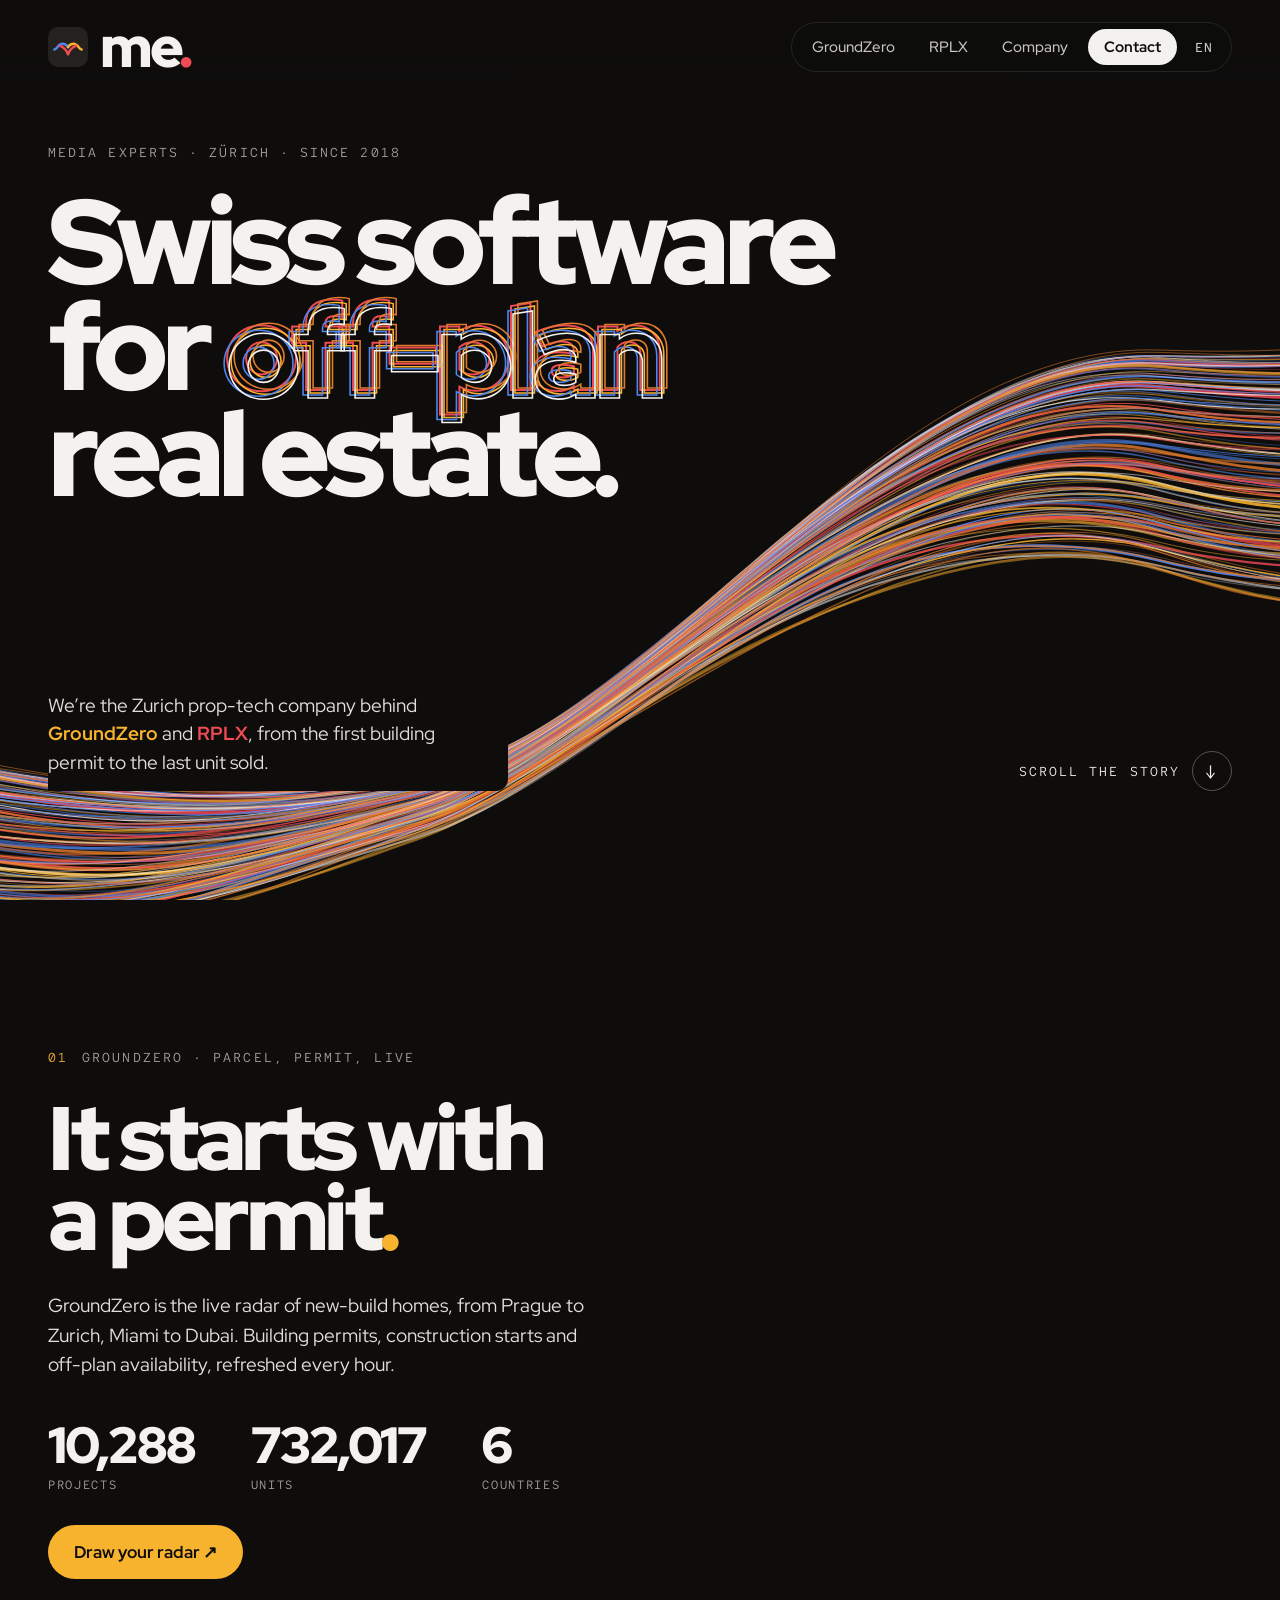
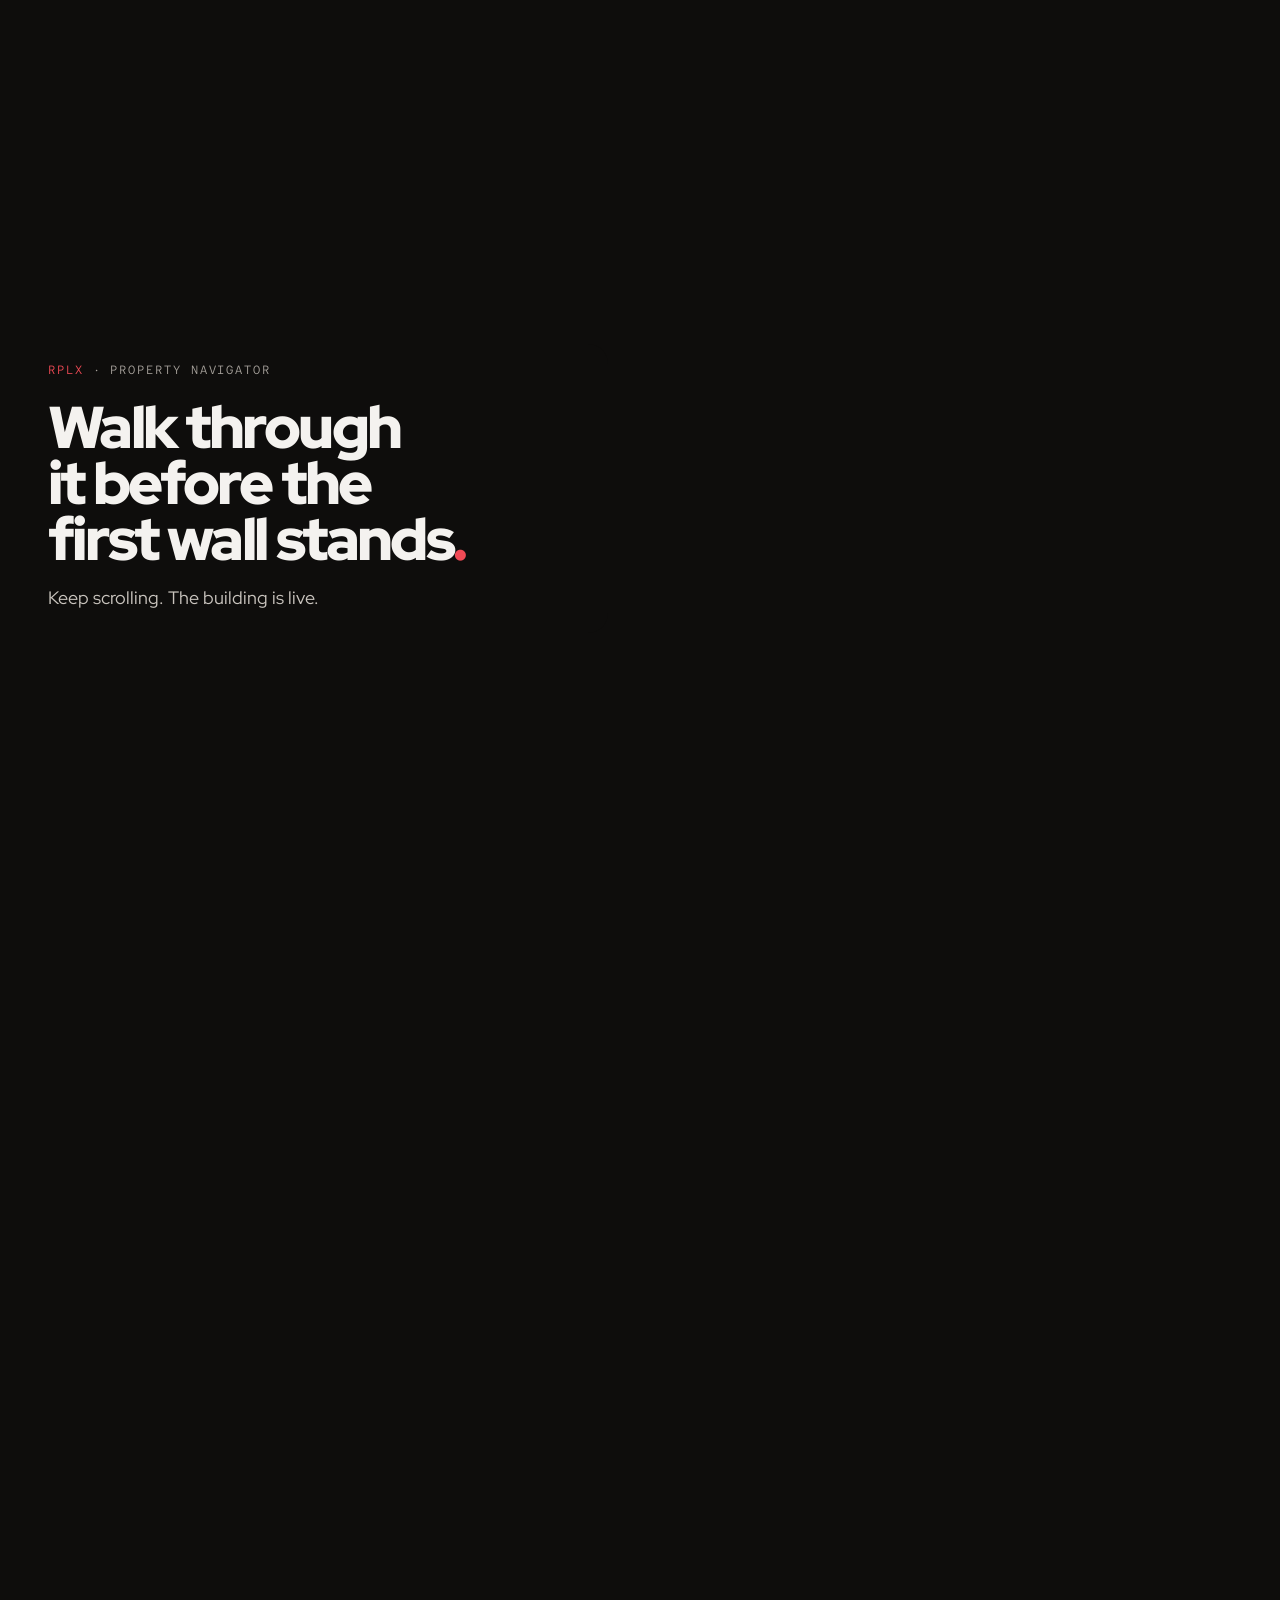
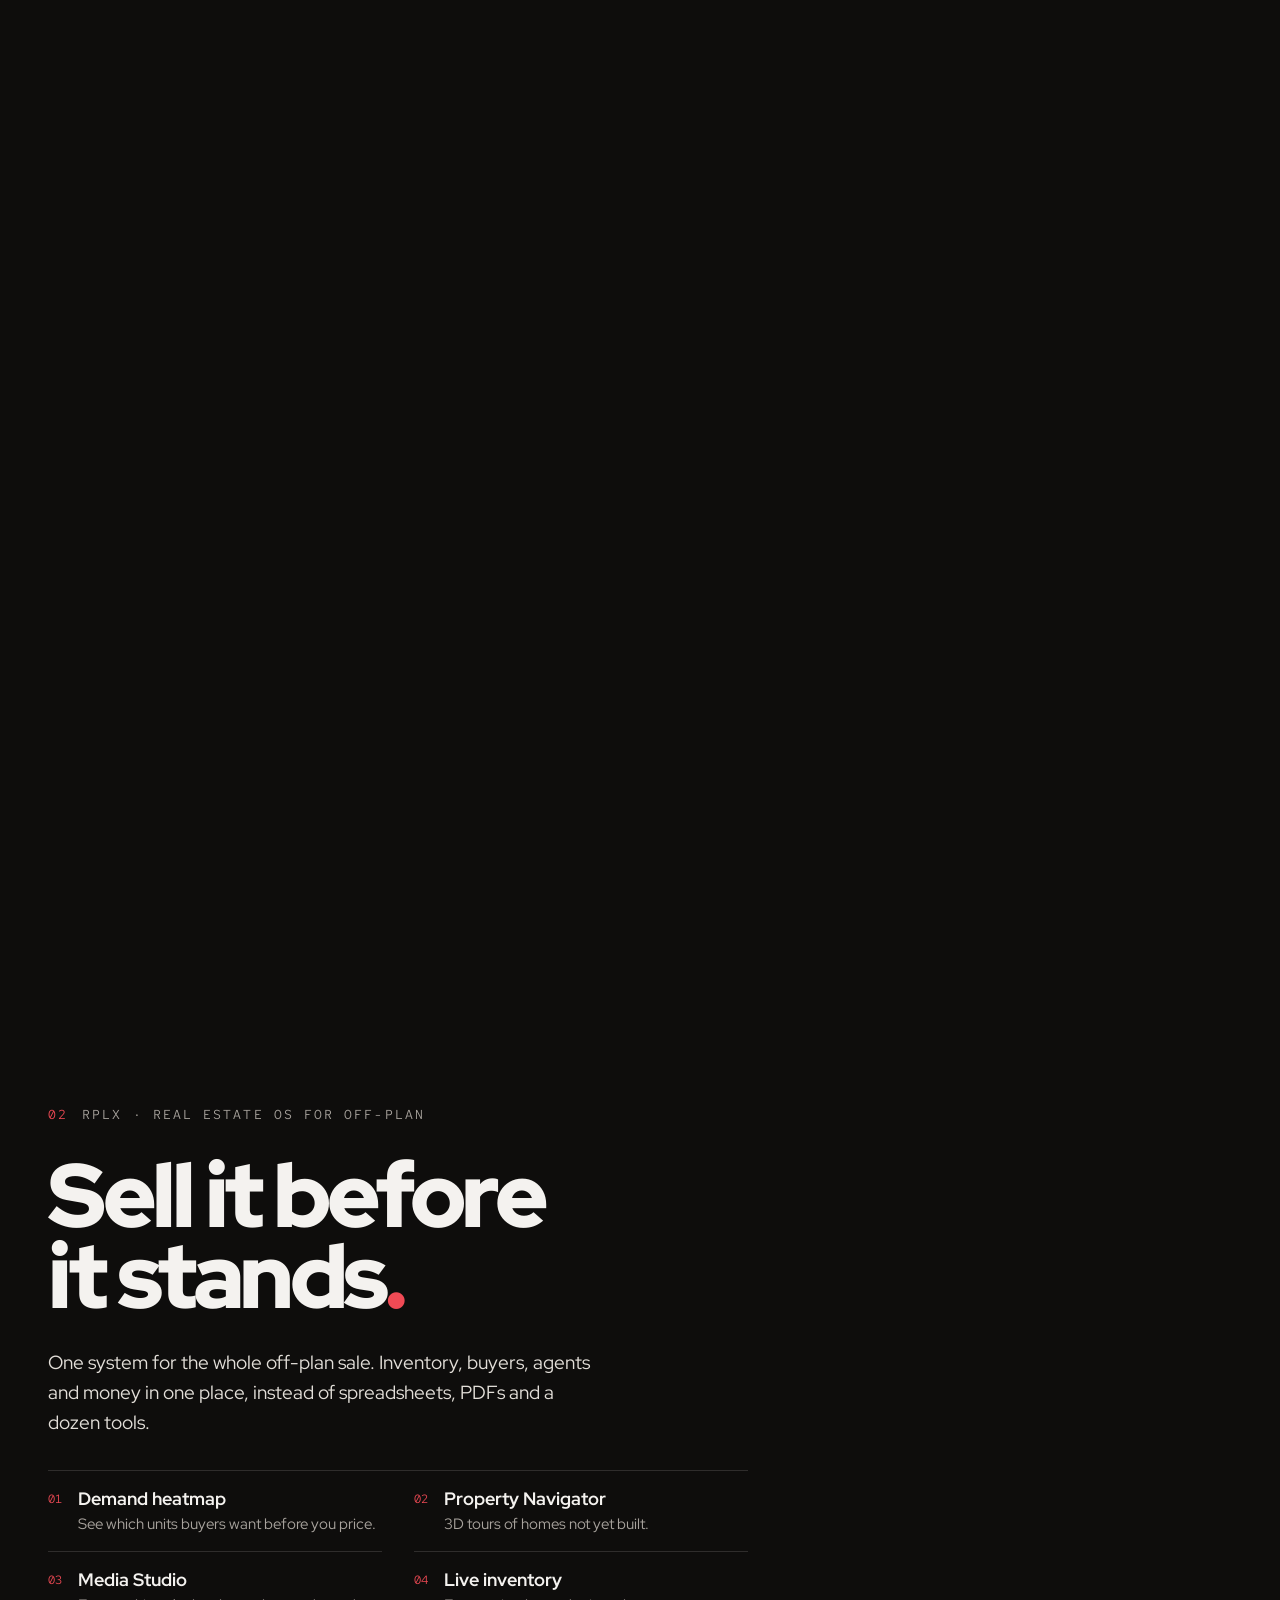
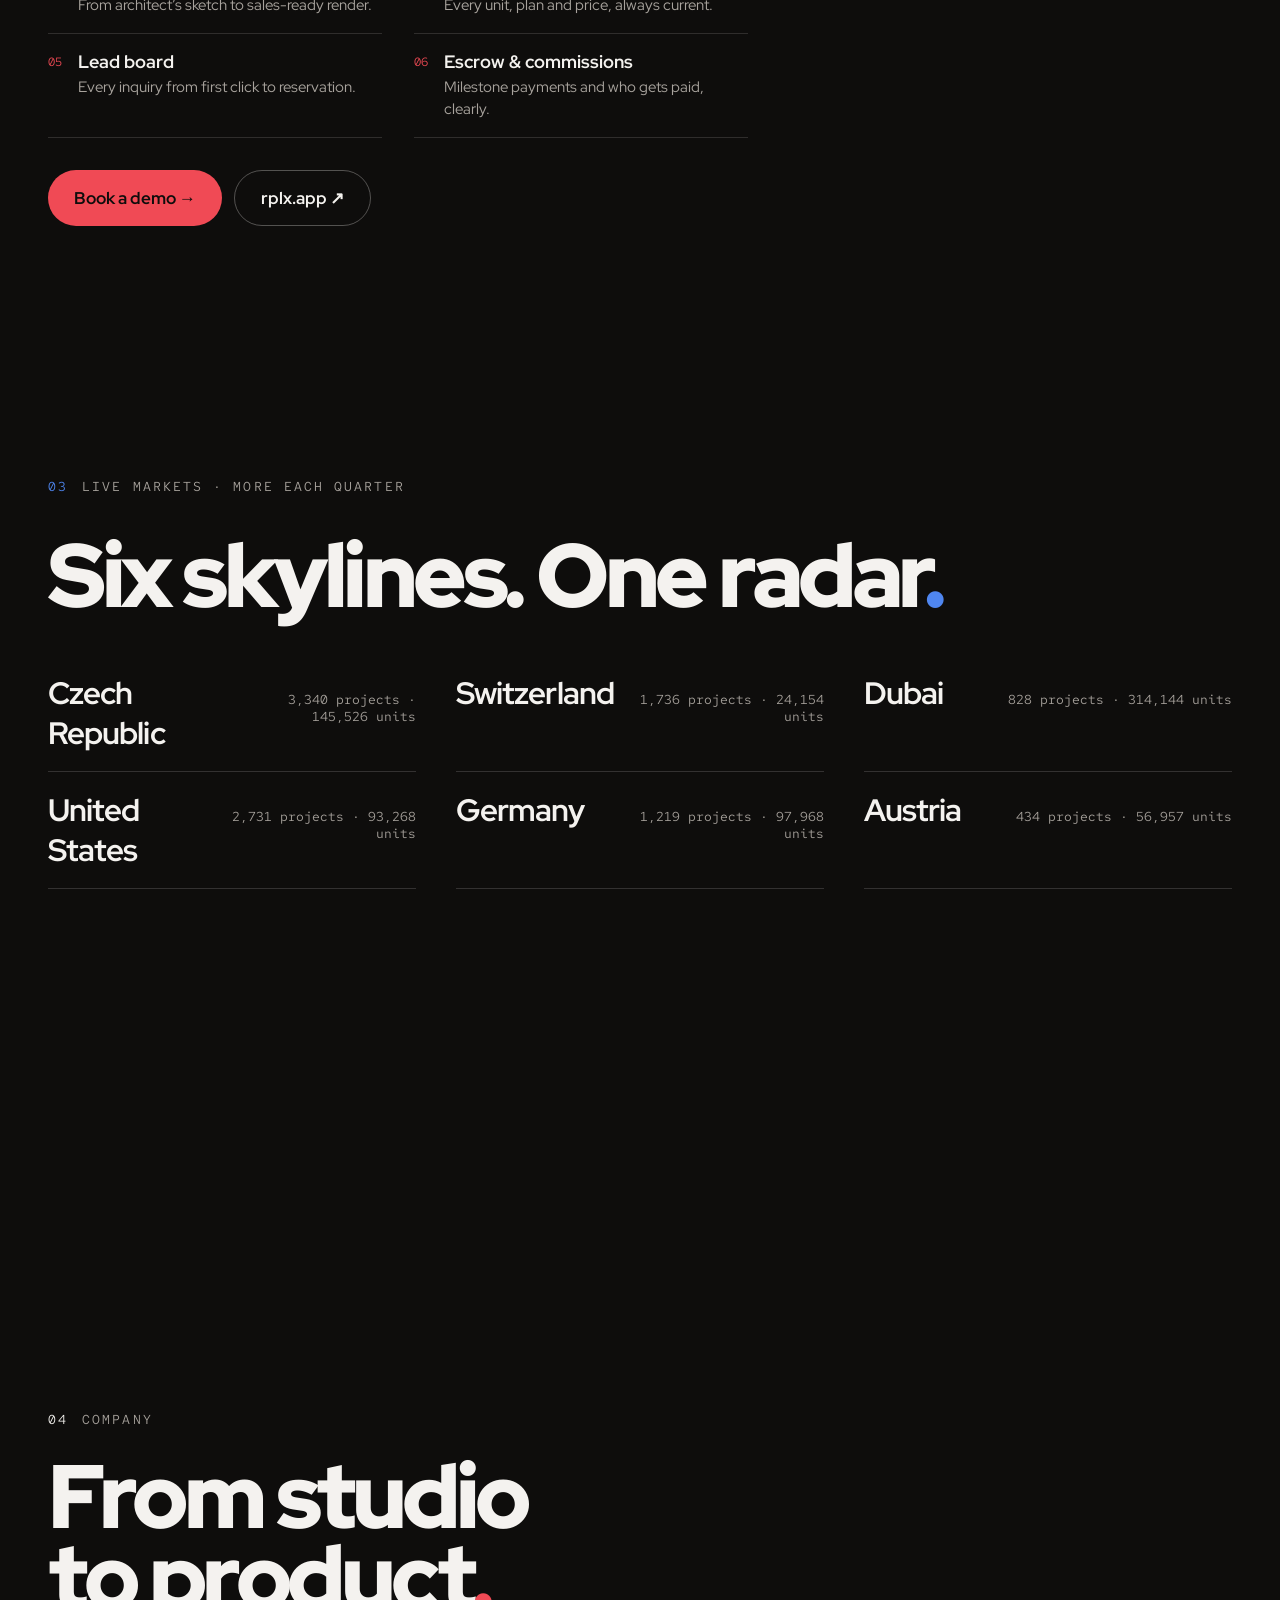
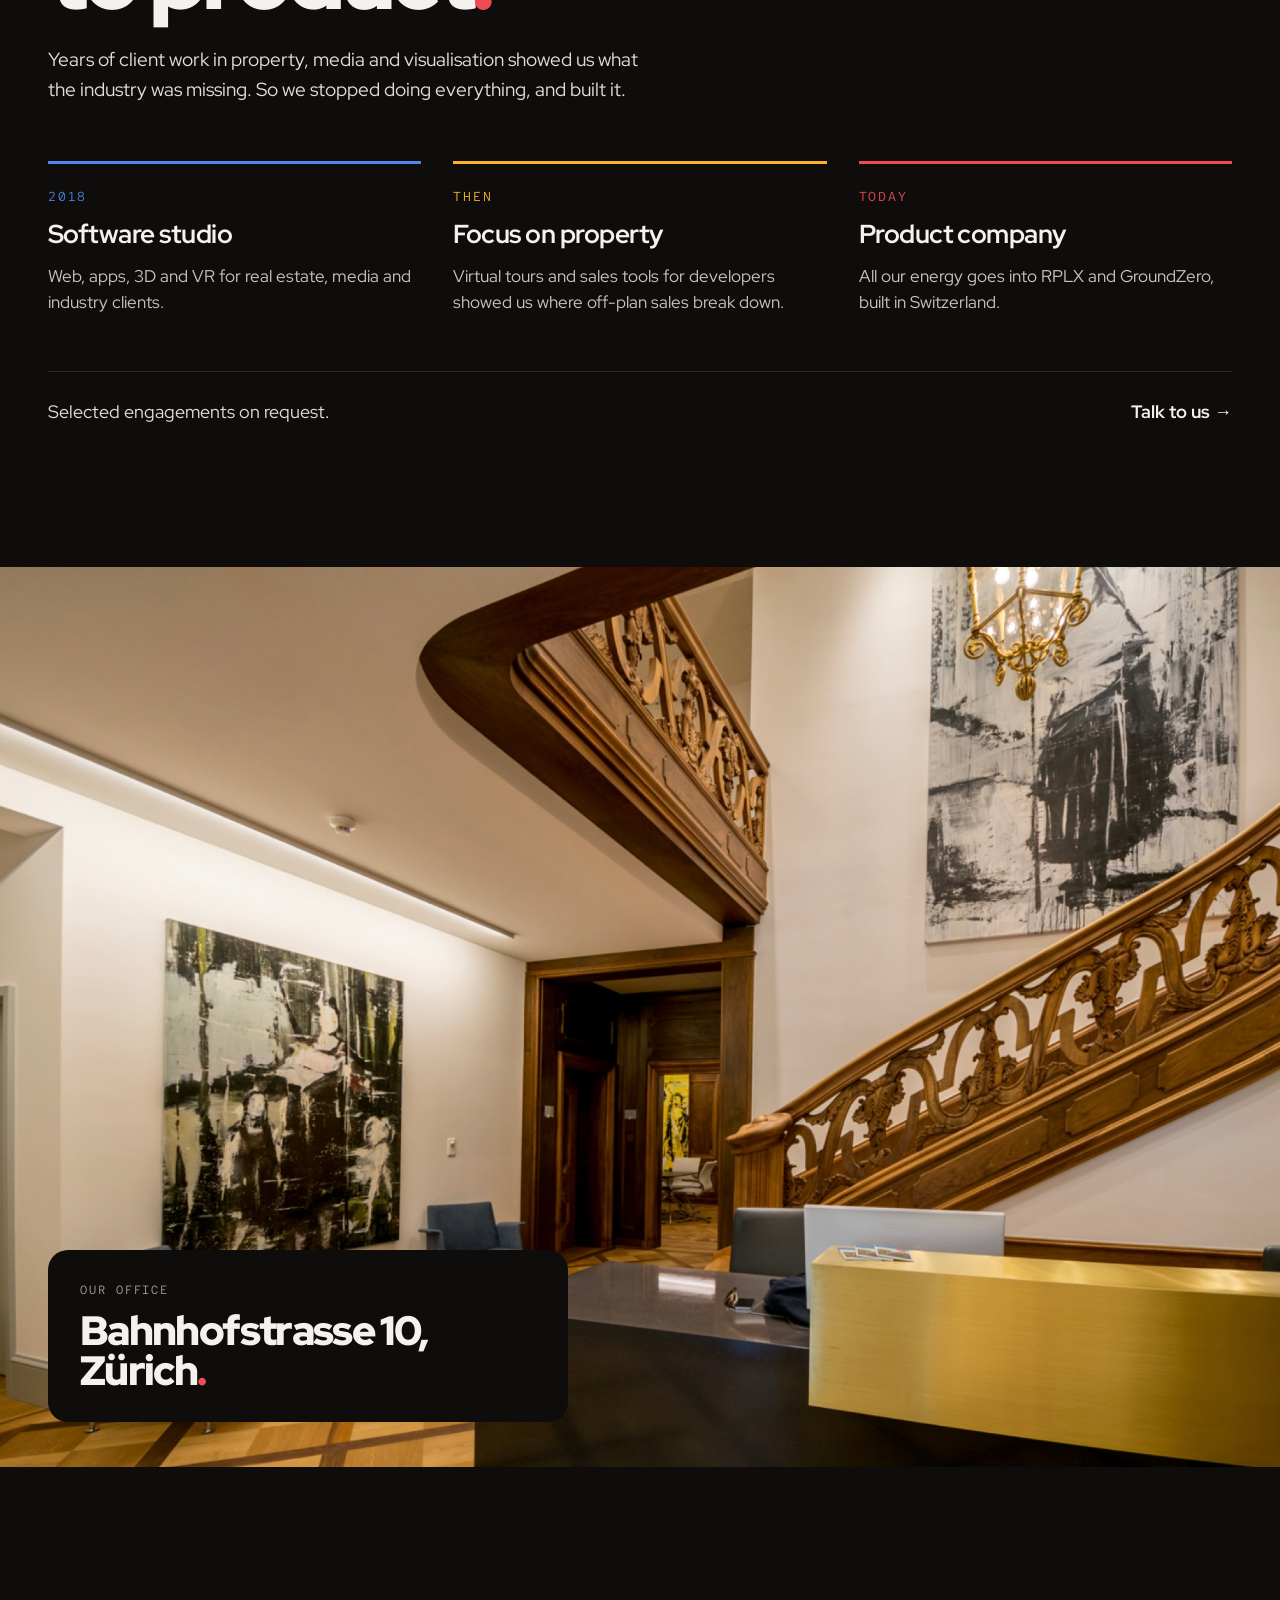
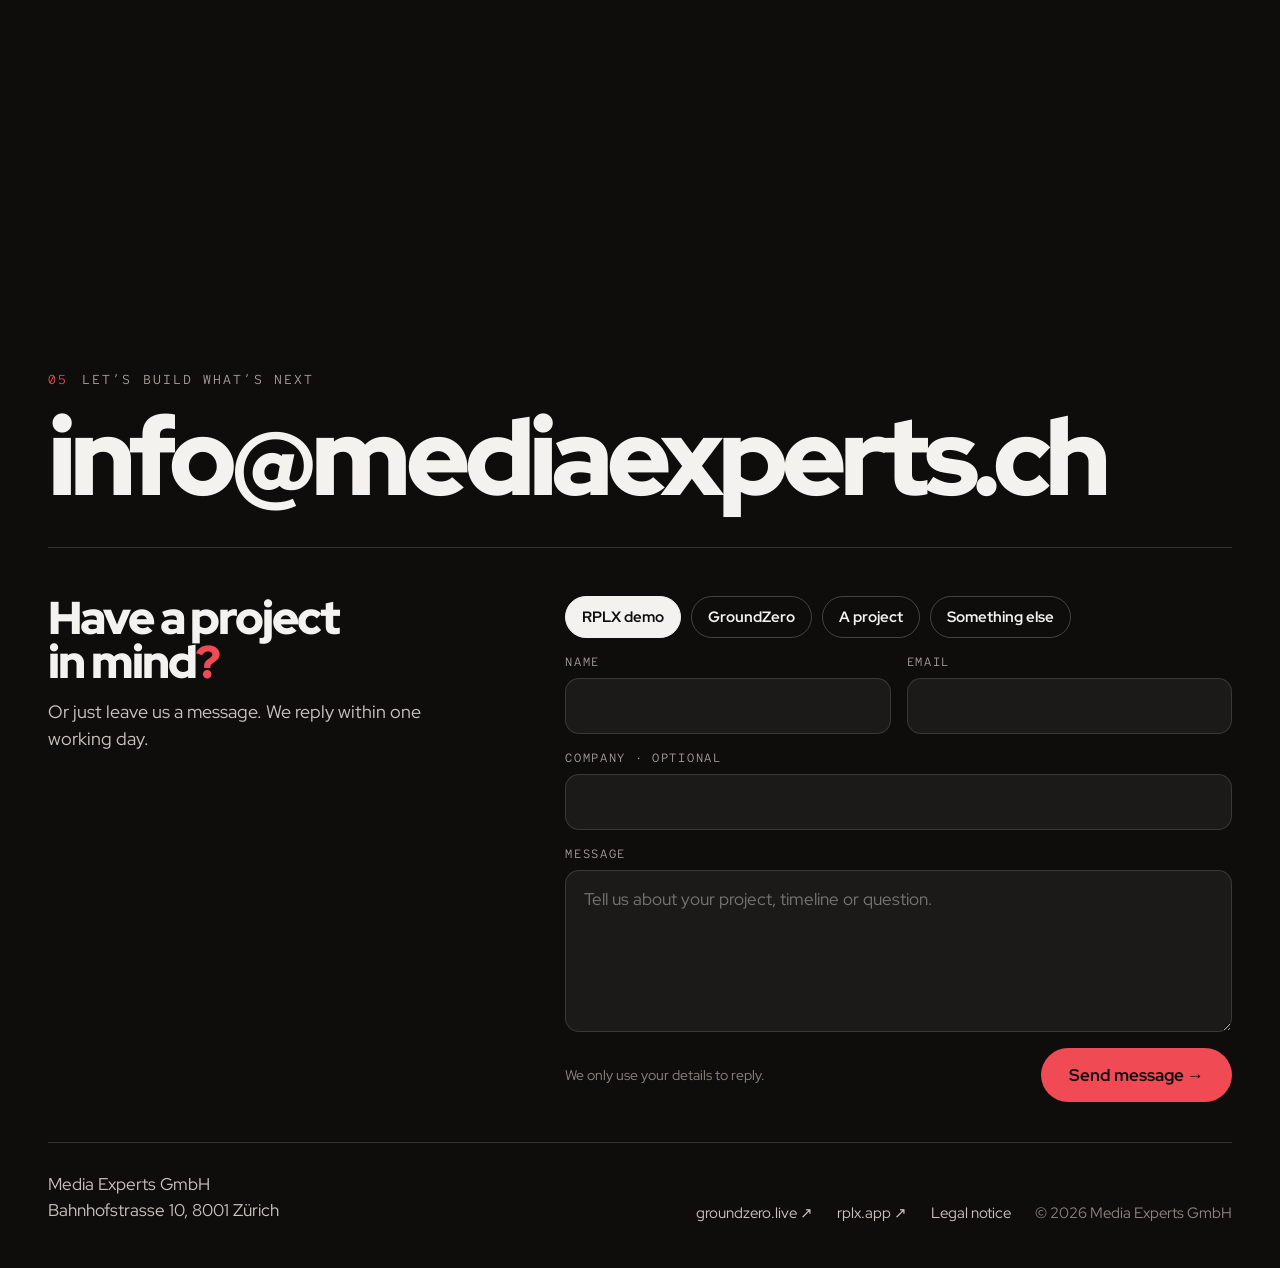
==== index.html @ 8747ef26 "Make the repo root the website root Clone straight into the hosting's site folder. .htaccess blocks " ====
<!doctype html>
<html lang="en">
<head>
<meta charset="utf-8">
<meta name="viewport" content="width=device-width, initial-scale=1">
<meta name="description" content="Media Experts GmbH is the Zurich prop-tech company behind GroundZero and RPLX, from the first building permit to the last unit sold.">
<meta name="theme-color" content="#0E0D0C">
<link rel="alternate" hreflang="en" href="https://mediaexperts.ch/">
<link rel="alternate" hreflang="de" href="https://mediaexperts.ch/de/">
<link rel="alternate" hreflang="fr" href="https://mediaexperts.ch/fr/">
<link rel="alternate" hreflang="it" href="https://mediaexperts.ch/it/">
<link rel="icon" href="assets/favicon.svg" type="image/svg+xml">
<title>Media Experts — Swiss software for off-plan real estate</title>
<link rel="preconnect" href="https://fonts.googleapis.com">
<link href="https://fonts.googleapis.com/css2?family=Red+Hat+Display:wght@400;500;700;900&family=Red+Hat+Mono:wght@400;500&display=swap" rel="stylesheet">
<style>
html{scroll-behavior:smooth}
body{margin:0;background:#0E0D0C;color:#F4F2EF;font-family:'Red Hat Display',sans-serif;-webkit-font-smoothing:antialiased}
a{color:inherit;text-decoration:none}a:hover{color:#F04A55}
*{box-sizing:border-box}

.x1:hover{color:#F4F2EF !important}
.x2:hover{color:#F4F2EF !important}
.x3:hover{color:#F4F2EF !important}
.x4:hover{background:#F04A55 !important;color:#0E0D0C !important}
.x5:hover{background:#F4F2EF !important;color:#0E0D0C !important}
.x6:hover{background:rgba(240,74,85,.35) !important;border-color:#F04A55 !important}
.x7:hover{background:rgba(240,74,85,.35) !important;border-color:#F04A55 !important}
.x8:hover{background:rgba(240,74,85,.35) !important;border-color:#F04A55 !important}
.x9:hover{background:#F4F2EF !important;color:#0E0D0C !important}
.x10:hover{background:#F4F2EF !important;color:#0E0D0C !important}
.x11:hover{border-color:#F4F2EF !important;color:#F4F2EF !important}
.x12:hover{color:#F7B32E !important}
.x13:hover{color:#F7B32E !important}
.x14:hover{color:#F7B32E !important}
.x15:hover{color:#F7B32E !important}
.x16:hover{color:#F7B32E !important}
.x17:hover{color:#F7B32E !important}
.x18:hover{color:#F04A55 !important}
.x19:hover{color:#F04A55 !important}
.x20:hover{color:#F04A55 !important}
.x21:focus{border-color:#F04A55 !important}
.x22:focus{border-color:#F04A55 !important}
.x23:focus{border-color:#F04A55 !important}
.x24:focus{border-color:#F04A55 !important}
.x25:hover{background:#F4F2EF !important;color:#0E0D0C !important}
</style>
<link rel="stylesheet" href="assets/me.css?v=4">
<script src="assets/cinema-cables.js?v=2" defer></script>
<script src="assets/app.js?v=2" defer></script>
<script src="assets/gz.js?v=3" defer></script>
</head>
<body>
<me-cinema building-src="assets/rplx/render-cutout.png" aria-hidden="true"></me-cinema>

<header style="position:fixed;top:0;left:0;right:0;z-index:30">
<div style="max-width:1440px;margin:0 auto;padding:22px clamp(20px,4vw,48px);display:flex;align-items:center;justify-content:space-between;gap:24px">
<a href="#top" aria-label="Media Experts home" style="display:flex;align-items:center;gap:12px;color:#F4F2EF">
<div style="width:40px;height:40px;border-radius:10px;background:#24211F;display:flex;align-items:center;justify-content:center"><svg viewBox="-12 0 224 120" width="32" height="17" fill="none" stroke-linecap="round" stroke-linejoin="round" stroke-width="18"><path d="M4 74 C24 74 30 34 60 34 C80 34 93 46 100 58" stroke="#4F86F0"></path><path d="M196 74 C176 74 170 34 140 34 C120 34 107 46 100 58" stroke="#F7B32E"></path><path d="M44 48 C66 56 92 82 100 108 C108 82 134 56 156 48" stroke="#F04A55"></path></svg></div>
<div style="font-weight:900;font-size:57px;letter-spacing:-.05em;line-height:.72;text-box:trim-both cap alphabetic">me<span style="color:#F04A55">.</span></div>
</a>
<nav style="display:flex;align-items:center;gap:6px;padding:6px;border-radius:999px;background:rgba(14,13,12,.7);backdrop-filter:blur(14px);-webkit-backdrop-filter:blur(14px);border:1px solid rgba(244,242,239,.1);font-size:15px;font-weight:500">
<a href="#groundzero" style="padding:8px 14px;border-radius:999px;color:#C9C4BE" class="x1">GroundZero</a>
<a href="#rplx" style="padding:8px 14px;border-radius:999px;color:#C9C4BE" class="x2">RPLX</a>
<a href="#company" style="padding:8px 14px;border-radius:999px;color:#C9C4BE" class="x3">Company</a>
<a href="#contact" style="padding:8px 16px;border-radius:999px;background:#F4F2EF;color:#0E0D0C;font-weight:700" class="x4">Contact</a>
<details class="langs"><summary aria-label="Language">EN</summary><div><a href="./" hreflang="en" aria-current="true">English</a><a href="de/" hreflang="de">Deutsch</a><a href="fr/" hreflang="fr">Français</a><a href="it/" hreflang="it">Italiano</a></div></details>
</nav>
</div>
</header>

<div id="chap" style="opacity:0;transition:opacity .3s;position:fixed;right:clamp(16px,3vw,40px);bottom:clamp(16px,3vw,36px);z-index:30;display:flex;align-items:center;gap:12px;padding:10px 16px;border-radius:999px;background:rgba(14,13,12,.75);backdrop-filter:blur(14px);-webkit-backdrop-filter:blur(14px);border:1px solid rgba(244,242,239,.1);font-family:'Red Hat Mono',monospace;font-size:12px;letter-spacing:.12em;color:#A8A39D" aria-hidden="true">
<span id="chap-num" style="color:#F04A55">00</span><span>/ 05</span><span id="chap-name" style="color:#F4F2EF">INTRO</span>
</div>

<main id="top" style="position:relative;z-index:1">

<section data-cable="flow" data-dim="1" data-chapter="00" data-name="INTRO" style="min-height:100vh;display:flex;flex-direction:column;justify-content:space-between;padding:clamp(120px,16vh,180px) clamp(20px,4vw,48px) clamp(32px,5vh,56px);max-width:1440px;margin:0 auto">
<div style="display:flex;flex-direction:column;gap:28px">
<div style="font-family:'Red Hat Mono',monospace;font-size:13px;letter-spacing:.16em;color:#A8A39D">MEDIA EXPERTS · ZÜRICH · SINCE 2018</div>
<h1 style="margin:0;position:relative;font-weight:900;font-size:clamp(56px,9.4vw,164px);line-height:.88;letter-spacing:-.055em;max-width:12ch;text-wrap:balance">Swiss software for <span style="display:inline-grid;white-space:nowrap"><span style="grid-area:1/1;color:transparent;-webkit-text-stroke:2px #F04A55">off-plan</span><span aria-hidden="true" style="grid-area:1/1;color:transparent;-webkit-text-stroke:1.6px #F7B32E;transform:translate(4px,3px)">off-plan</span><span aria-hidden="true" style="grid-area:1/1;color:transparent;-webkit-text-stroke:1.6px #4F86F0;transform:translate(-3px,5px)">off-plan</span><span aria-hidden="true" style="grid-area:1/1;color:transparent;-webkit-text-stroke:1.6px #E07A2C;transform:translate(7px,-2px)">off-plan</span><span aria-hidden="true" style="grid-area:1/1;color:transparent;-webkit-text-stroke:1.6px #F4F2EF;transform:translate(2px,8px)">off-plan</span></span> real estate.</h1>
</div>
<div style="display:flex;flex-wrap:wrap;align-items:flex-end;justify-content:space-between;gap:28px;padding-bottom:64px">
<p style="margin:0;max-width:460px;background:#0E0D0C;padding:14px 18px 14px 0;border-radius:0 12px 12px 0;font-size:clamp(18px,1.5vw,21px);line-height:1.5;color:#E2DED8;text-wrap:pretty">We’re the Zurich prop-tech company behind <b style="font-weight:700;color:#F7B32E">GroundZero</b> and <b style="font-weight:700;color:#F04A55">RPLX</b>, from the first building permit to the last unit sold.</p>
<a href="#groundzero" style="display:flex;align-items:center;gap:12px;font-family:'Red Hat Mono',monospace;font-size:13px;letter-spacing:.16em;color:#F4F2EF">SCROLL THE STORY <span style="width:40px;height:40px;border-radius:50%;border:1px solid rgba(244,242,239,.3);display:flex;align-items:center;justify-content:center;font-family:'Red Hat Display',sans-serif;font-size:18px">↓</span></a>
</div>
</section>

<section id="groundzero" data-cable="ground" data-dim="1" data-chapter="01" data-name="GROUNDZERO" style="min-height:100vh;display:flex;align-items:center;padding:clamp(120px,14vh,160px) clamp(20px,4vw,48px) clamp(140px,22vh,220px);max-width:1440px;margin:0 auto">
<div style="display:flex;flex-direction:column;gap:32px;max-width:760px">
<div style="display:flex;flex-wrap:wrap;align-items:center;gap:14px;font-family:'Red Hat Mono',monospace;font-size:13px;letter-spacing:.16em;color:#A8A39D"><span style="color:#F7B32E">01</span>GROUNDZERO · PARCEL, PERMIT, LIVE</div>
<h2 style="margin:0;font-weight:900;font-size:clamp(48px,7vw,116px);line-height:.9;letter-spacing:-.05em;text-wrap:balance">It starts with a permit<span style="color:#F7B32E">.</span></h2>
<p style="margin:0;max-width:560px;font-size:clamp(18px,1.5vw,21px);line-height:1.55;color:#E2DED8;text-wrap:pretty">GroundZero is the live radar of new-build homes, from Prague to Zurich, Miami to Dubai. Building permits, construction starts and off-plan availability, refreshed every hour.</p>
<div style="display:flex;flex-wrap:wrap;gap:20px 56px;padding-top:8px">
<div style="display:flex;flex-direction:column;gap:6px"><div data-gz="permits" style="font-weight:900;font-size:clamp(36px,4vw,60px);letter-spacing:-.04em;line-height:1">10,288</div><div style="font-family:'Red Hat Mono',monospace;font-size:12px;letter-spacing:.14em;color:#A8A39D">PROJECTS</div></div>
<div style="display:flex;flex-direction:column;gap:6px"><div data-gz="units" style="font-weight:900;font-size:clamp(36px,4vw,60px);letter-spacing:-.04em;line-height:1">732,017</div><div style="font-family:'Red Hat Mono',monospace;font-size:12px;letter-spacing:.14em;color:#A8A39D">UNITS</div></div>
<div style="display:flex;flex-direction:column;gap:6px"><div data-gz="countries" style="font-weight:900;font-size:clamp(36px,4vw,60px);letter-spacing:-.04em;line-height:1">6</div><div style="font-family:'Red Hat Mono',monospace;font-size:12px;letter-spacing:.14em;color:#A8A39D">COUNTRIES</div></div>
</div>
<a href="https://groundzero.live" target="_blank" rel="noopener" style="align-self:flex-start;display:flex;align-items:center;gap:10px;background:#F7B32E;color:#0E0D0C;padding:16px 26px;border-radius:999px;font-weight:700;font-size:17px" class="x5">Draw your radar ↗</a>
</div>
</section>

<section id="navigator" aria-label="RPLX Property Navigator" data-cable="building" data-dim="1" data-morph=".93" data-chapter="02" data-name="PROPERTY NAVIGATOR" style="position:relative;height:620vh">
<div style="position:sticky;top:0;height:100vh;overflow:hidden">

<div data-cable-target="" style="position:absolute;right:clamp(0px,5vw,100px);bottom:0;width:min(75vh,100vw);aspect-ratio:880/1100;transform:scale(1);transform-origin:42% 43%" id="bld">
<button class="hot x6" data-i="0" aria-label="Unit A-4.02" style="position:absolute;left:24%;top:39%;width:37%;height:8%;border-radius:8px;border:2px solid #7FD46B;background:rgba(127,212,107,.22);cursor:pointer;opacity:0;padding:0;transition:background .2s,border-color .2s" >
<span style="position:absolute;left:0;top:-30px;font-family:'Red Hat Mono',monospace;font-size:11px;letter-spacing:.1em;background:#0E0D0C;color:#F4F2EF;padding:4px 8px;border-radius:999px;white-space:nowrap">A-4.02 · AVAILABLE</span>
</button>
<button class="hot x7" data-i="1" aria-label="Unit A-3.02" style="position:absolute;left:24%;top:49%;width:37%;height:7.5%;border-radius:8px;border:2px solid #7FD46B;background:rgba(127,212,107,.22);cursor:pointer;opacity:0;padding:0;transition:background .2s,border-color .2s" >
<span style="position:absolute;left:0;top:-30px;font-family:'Red Hat Mono',monospace;font-size:11px;letter-spacing:.1em;background:#0E0D0C;color:#F4F2EF;padding:4px 8px;border-radius:999px;white-space:nowrap">A-3.02 · AVAILABLE</span>
</button>
<button class="hot x8" data-i="2" aria-label="Unit B-2.05" style="position:absolute;left:64%;top:62%;width:29%;height:8%;border-radius:8px;border:2px solid #F7B32E;background:rgba(247,179,46,.22);cursor:pointer;opacity:0;padding:0;transition:background .2s,border-color .2s" >
<span style="position:absolute;left:0;top:-30px;font-family:'Red Hat Mono',monospace;font-size:11px;letter-spacing:.1em;background:#0E0D0C;color:#F4F2EF;padding:4px 8px;border-radius:999px;white-space:nowrap">B-2.05 · WAITLIST</span>
</button>
</div>

<div style="position:absolute;left:clamp(20px,4vw,48px);top:clamp(110px,16vh,170px);max-width:min(560px,calc(100vw - 40px));display:flex;flex-direction:column;gap:22px;background:#0E0D0C;border-radius:0 20px 20px 0;padding:18px 22px 22px 0">
<div style="font-family:'Red Hat Mono',monospace;font-size:12px;letter-spacing:.16em;color:#A8A39D"><span style="color:#F04A55">RPLX</span> · PROPERTY NAVIGATOR</div>
<div id="ph-intro">
<div style="display:flex;flex-direction:column;gap:16px"><div style="font-weight:900;font-size:clamp(36px,4.6vw,72px);line-height:.95;letter-spacing:-.045em;text-wrap:balance">Walk through it before the first wall stands<span style="color:#F04A55">.</span></div><div style="font-size:18px;line-height:1.5;color:#C9C4BE">Keep scrolling. The building is live.</div></div>
</div>
<div id="ph-pick" hidden>
<div style="display:flex;flex-direction:column;gap:16px"><div style="font-weight:900;font-size:clamp(36px,4.6vw,72px);line-height:.95;letter-spacing:-.045em">Pick a unit<span style="color:#F04A55">.</span></div><div style="font-size:18px;line-height:1.5;color:#C9C4BE;text-wrap:pretty">Every unit is live: plan, status and price. Tap one on the building.</div></div>
</div>
<div id="ph-steps" hidden>
<div style="display:flex;flex-direction:column;gap:22px">
<div style="font-weight:900;font-size:clamp(32px,3.8vw,60px);line-height:.95;letter-spacing:-.045em">From click to reservation<span style="color:#F04A55">.</span></div>
<div style="display:flex;flex-direction:column">
<div id="steps">
<div class="step" style="display:flex;align-items:center;gap:14px;padding:10px 0;color:#6A6560;transition:color .3s">
<span class="mk" style="width:28px;height:28px;border-radius:50%;border:2px solid #3A3633;background:transparent;color:#0E0D0C;display:flex;align-items:center;justify-content:center;font-family:'Red Hat Mono',monospace;font-size:12px;font-weight:500;flex:none;transition:all .3s">1</span>
<span style="font-weight:700;font-size:18px">Unit selected</span>
</div>
<div class="step" style="display:flex;align-items:center;gap:14px;padding:10px 0;color:#6A6560;transition:color .3s">
<span class="mk" style="width:28px;height:28px;border-radius:50%;border:2px solid #3A3633;background:transparent;color:#0E0D0C;display:flex;align-items:center;justify-content:center;font-family:'Red Hat Mono',monospace;font-size:12px;font-weight:500;flex:none;transition:all .3s">2</span>
<span style="font-weight:700;font-size:18px">3D tour viewed</span>
</div>
<div class="step" style="display:flex;align-items:center;gap:14px;padding:10px 0;color:#6A6560;transition:color .3s">
<span class="mk" style="width:28px;height:28px;border-radius:50%;border:2px solid #3A3633;background:transparent;color:#0E0D0C;display:flex;align-items:center;justify-content:center;font-family:'Red Hat Mono',monospace;font-size:12px;font-weight:500;flex:none;transition:all .3s">3</span>
<span style="font-weight:700;font-size:18px">Buyer details</span>
</div>
<div class="step" style="display:flex;align-items:center;gap:14px;padding:10px 0;color:#6A6560;transition:color .3s">
<span class="mk" style="width:28px;height:28px;border-radius:50%;border:2px solid #3A3633;background:transparent;color:#0E0D0C;display:flex;align-items:center;justify-content:center;font-family:'Red Hat Mono',monospace;font-size:12px;font-weight:500;flex:none;transition:all .3s">4</span>
<span style="font-weight:700;font-size:18px">Deposit in escrow</span>
</div>
<div class="step" style="display:flex;align-items:center;gap:14px;padding:10px 0;color:#6A6560;transition:color .3s">
<span class="mk" style="width:28px;height:28px;border-radius:50%;border:2px solid #3A3633;background:transparent;color:#0E0D0C;display:flex;align-items:center;justify-content:center;font-family:'Red Hat Mono',monospace;font-size:12px;font-weight:500;flex:none;transition:all .3s">5</span>
<span style="font-weight:700;font-size:18px">Reserved</span>
</div>
</div>
</div>
</div>
</div>
</div>

<div style="position:absolute;right:clamp(16px,4vw,64px);bottom:clamp(20px,6vh,64px);width:min(420px,calc(100vw - 32px));background:#0E0D0C;border:1px solid rgba(244,242,239,.14);border-radius:24px;padding:26px;display:flex;flex-direction:column;gap:20px;box-shadow:0 30px 80px rgba(0,0,0,.5);opacity:0;transform:translateY(40px);pointer-events:none" id="card" data-l-available="AVAILABLE" data-l-waitlist="WAITLIST" data-l-reserved="RESERVED">
<div style="display:flex;justify-content:space-between;align-items:center">
<div style="display:flex;flex-direction:column;gap:4px"><div style="font-family:'Red Hat Mono',monospace;font-size:12px;letter-spacing:.14em;color:#A8A39D">UNIT</div><div style="font-weight:900;font-size:34px;letter-spacing:-.03em;line-height:1"><span class="u-id">A-4.02</span></div></div>
<div style="font-family:'Red Hat Mono',monospace;font-size:12px;letter-spacing:.1em;padding:6px 10px;border-radius:999px;background:#7FD46B;color:#0E0D0C" id="u-status">AVAILABLE</div>
</div>
<div style="display:flex;gap:4px">
<div class="bar" style="flex:1;height:4px;border-radius:2px;background:#3A3633;transition:background .3s"></div><div class="bar" style="flex:1;height:4px;border-radius:2px;background:#3A3633;transition:background .3s"></div><div class="bar" style="flex:1;height:4px;border-radius:2px;background:#3A3633;transition:background .3s"></div><div class="bar" style="flex:1;height:4px;border-radius:2px;background:#3A3633;transition:background .3s"></div><div class="bar" style="flex:1;height:4px;border-radius:2px;background:#3A3633;transition:background .3s"></div>
</div>

<div id="st1">
<div style="display:grid;grid-template-columns:1fr 1fr;gap:14px 20px">
<div style="display:flex;flex-direction:column;gap:2px"><span style="font-family:'Red Hat Mono',monospace;font-size:11px;letter-spacing:.12em;color:#A8A39D">ROOMS</span><b style="font-size:20px"><span class="u-rooms"></span></b></div>
<div style="display:flex;flex-direction:column;gap:2px"><span style="font-family:'Red Hat Mono',monospace;font-size:11px;letter-spacing:.12em;color:#A8A39D">LIVING AREA</span><b style="font-size:20px"><span class="u-area"></span></b></div>
<div style="display:flex;flex-direction:column;gap:2px"><span style="font-family:'Red Hat Mono',monospace;font-size:11px;letter-spacing:.12em;color:#A8A39D">BALCONY</span><b style="font-size:20px"><span class="u-balcony"></span></b></div>
<div style="display:flex;flex-direction:column;gap:2px"><span style="font-family:'Red Hat Mono',monospace;font-size:11px;letter-spacing:.12em;color:#A8A39D">FLOOR · FACING</span><b style="font-size:20px"><span class="u-floor"></span></b></div>
<div style="grid-column:1/-1;display:flex;justify-content:space-between;align-items:baseline;border-top:1px solid rgba(244,242,239,.14);padding-top:14px"><span style="font-size:15px;color:#A8A39D">Price</span><b style="font-size:24px;letter-spacing:-.02em"><span class="u-price"></span></b></div>
</div>
</div>
<div id="st2" hidden>
<div style="display:flex;flex-direction:column;gap:12px">
<div class="walk" role="img" aria-label="3D walkthrough of the unit: living room and dining area">
<img src="assets/rplx/tour.jpg" alt="" class="w1">
<img src="assets/rplx/tour-2.jpg" alt="" class="w2">
<span class="walk-tag">● 3D</span>
<img src="assets/rplx/floorplan.jpg" alt="" class="walk-plan">
</div>
<div style="display:flex;justify-content:space-between;font-size:15px"><span style="color:#C9C4BE">3D walkthrough</span><b style="color:#7FD46B">Viewed ✓</b></div>
</div>
</div>
<div id="st3" hidden>
<div style="display:flex;flex-direction:column;gap:10px">
<div style="display:flex;flex-direction:column;gap:4px;background:#1B1A18;border-radius:12px;padding:12px 14px"><span style="font-family:'Red Hat Mono',monospace;font-size:11px;letter-spacing:.12em;color:#A8A39D">BUYER</span><b style="font-size:17px">Anna Keller</b></div>
<div style="display:flex;flex-direction:column;gap:4px;background:#1B1A18;border-radius:12px;padding:12px 14px"><span style="font-family:'Red Hat Mono',monospace;font-size:11px;letter-spacing:.12em;color:#A8A39D">EMAIL</span><b style="font-size:17px">anna.keller@example.ch</b></div>
<div style="display:flex;justify-content:space-between;align-items:center;background:#1B1A18;border-radius:12px;padding:12px 14px"><span style="font-size:15px;color:#C9C4BE">Financing</span><b style="font-size:15px;color:#7FD46B">Pre-approved ✓</b></div>
</div>
</div>
<div id="st4" hidden>
<div style="display:flex;flex-direction:column;gap:16px">
<div style="display:flex;justify-content:space-between;align-items:baseline"><span style="font-size:15px;color:#C9C4BE">M1 · Reservation deposit 10%</span><b style="font-size:20px"><span class="u-deposit"></span></b></div>
<div style="display:flex;align-items:center">
<div style="width:34px;height:34px;border-radius:50%;background:#F04A55;color:#0E0D0C;display:flex;align-items:center;justify-content:center;font-family:'Red Hat Mono',monospace;font-size:11px">M1</div><div style="flex:1;height:3px;background:#3A3633"></div>
<div style="width:34px;height:34px;border-radius:50%;border:2px solid #3A3633;color:#A8A39D;display:flex;align-items:center;justify-content:center;font-family:'Red Hat Mono',monospace;font-size:11px">M2</div><div style="flex:1;height:3px;background:#3A3633"></div>
<div style="width:34px;height:34px;border-radius:50%;border:2px solid #3A3633;color:#A8A39D;display:flex;align-items:center;justify-content:center;font-family:'Red Hat Mono',monospace;font-size:11px">M3</div><div style="flex:1;height:3px;background:#3A3633"></div>
<div style="width:34px;height:34px;border-radius:50%;border:2px solid #3A3633;color:#A8A39D;display:flex;align-items:center;justify-content:center;font-family:'Red Hat Mono',monospace;font-size:11px">M4</div>
</div>
<div style="font-size:15px;color:#7FD46B">Secured in escrow ✓</div>
</div>
</div>
<div id="st5" hidden>
<div style="display:flex;flex-direction:column;align-items:flex-start;gap:14px">
<div style="width:56px;height:56px;border-radius:50%;background:#F04A55;color:#0E0D0C;display:flex;align-items:center;justify-content:center;font-size:28px;font-weight:900">✓</div>
<div style="font-weight:900;font-size:28px;letter-spacing:-.03em;line-height:1.05"><span class="u-id">A-4.02</span> is reserved for Anna.</div>
<div style="font-size:15px;line-height:1.5;color:#C9C4BE">Nothing has been built yet. The sale already has.</div>
<a href="mailto:info@mediaexperts.ch?subject=RPLX%20demo" style="display:flex;align-items:center;gap:10px;background:#F04A55;color:#0E0D0C;padding:12px 20px;border-radius:999px;font-weight:700;font-size:15px" class="x9">Book a demo →</a>
</div>
</div>
</div>

</div>
</section>

<section id="rplx" data-cable="tower" data-dim=".9" data-chapter="02" data-name="RPLX" style="min-height:100vh;display:flex;align-items:center;padding:clamp(120px,14vh,160px) clamp(20px,4vw,48px);max-width:1440px;margin:0 auto">
<div style="display:flex;flex-direction:column;gap:32px;max-width:700px">
<div style="display:flex;flex-wrap:wrap;align-items:center;gap:14px;font-family:'Red Hat Mono',monospace;font-size:13px;letter-spacing:.16em;color:#A8A39D"><span style="color:#F04A55">02</span>RPLX · REAL ESTATE OS FOR OFF-PLAN</div>
<h2 style="margin:0;font-weight:900;font-size:clamp(48px,7vw,116px);line-height:.9;letter-spacing:-.05em;text-wrap:balance">Sell it before it stands<span style="color:#F04A55">.</span></h2>
<p style="margin:0;max-width:560px;font-size:clamp(18px,1.5vw,21px);line-height:1.55;color:#E2DED8;text-wrap:pretty">One system for the whole off-plan sale. Inventory, buyers, agents and money in one place, instead of spreadsheets, PDFs and a dozen tools.</p>
<div style="display:grid;grid-template-columns:repeat(auto-fill,minmax(260px,1fr));column-gap:32px;border-top:1px solid rgba(244,242,239,.14)">
<div style="display:flex;gap:16px;padding:16px 0;border-bottom:1px solid rgba(244,242,239,.14)">
<span style="font-family:'Red Hat Mono',monospace;font-size:12px;color:#F04A55;padding-top:4px">01</span>
<div style="display:flex;flex-direction:column;gap:4px"><b style="font-weight:700;font-size:18px">Demand heatmap</b><span style="font-size:15px;line-height:1.45;color:#A8A39D">See which units buyers want before you price.</span></div>
</div>
<div style="display:flex;gap:16px;padding:16px 0;border-bottom:1px solid rgba(244,242,239,.14)">
<span style="font-family:'Red Hat Mono',monospace;font-size:12px;color:#F04A55;padding-top:4px">02</span>
<div style="display:flex;flex-direction:column;gap:4px"><b style="font-weight:700;font-size:18px">Property Navigator</b><span style="font-size:15px;line-height:1.45;color:#A8A39D">3D tours of homes not yet built.</span></div>
</div>
<div style="display:flex;gap:16px;padding:16px 0;border-bottom:1px solid rgba(244,242,239,.14)">
<span style="font-family:'Red Hat Mono',monospace;font-size:12px;color:#F04A55;padding-top:4px">03</span>
<div style="display:flex;flex-direction:column;gap:4px"><b style="font-weight:700;font-size:18px">Media Studio</b><span style="font-size:15px;line-height:1.45;color:#A8A39D">From architect’s sketch to sales-ready render.</span></div>
</div>
<div style="display:flex;gap:16px;padding:16px 0;border-bottom:1px solid rgba(244,242,239,.14)">
<span style="font-family:'Red Hat Mono',monospace;font-size:12px;color:#F04A55;padding-top:4px">04</span>
<div style="display:flex;flex-direction:column;gap:4px"><b style="font-weight:700;font-size:18px">Live inventory</b><span style="font-size:15px;line-height:1.45;color:#A8A39D">Every unit, plan and price, always current.</span></div>
</div>
<div style="display:flex;gap:16px;padding:16px 0;border-bottom:1px solid rgba(244,242,239,.14)">
<span style="font-family:'Red Hat Mono',monospace;font-size:12px;color:#F04A55;padding-top:4px">05</span>
<div style="display:flex;flex-direction:column;gap:4px"><b style="font-weight:700;font-size:18px">Lead board</b><span style="font-size:15px;line-height:1.45;color:#A8A39D">Every inquiry from first click to reservation.</span></div>
</div>
<div style="display:flex;gap:16px;padding:16px 0;border-bottom:1px solid rgba(244,242,239,.14)">
<span style="font-family:'Red Hat Mono',monospace;font-size:12px;color:#F04A55;padding-top:4px">06</span>
<div style="display:flex;flex-direction:column;gap:4px"><b style="font-weight:700;font-size:18px">Escrow &amp; commissions</b><span style="font-size:15px;line-height:1.45;color:#A8A39D">Milestone payments and who gets paid, clearly.</span></div>
</div>
</div>
<div style="display:flex;flex-wrap:wrap;gap:12px">
<a href="mailto:info@mediaexperts.ch?subject=RPLX%20demo" style="display:flex;align-items:center;gap:10px;background:#F04A55;color:#0E0D0C;padding:16px 26px;border-radius:999px;font-weight:700;font-size:17px" class="x10">Book a demo →</a>
<a href="https://www.rplx.app" target="_blank" rel="noopener" style="display:flex;align-items:center;padding:16px 26px;border-radius:999px;font-weight:700;font-size:17px;border:1px solid rgba(244,242,239,.3);color:#F4F2EF" class="x11">rplx.app ↗</a>
</div>
</div>
</section>

<section data-cable="skyline" data-dim=".85" data-chapter="03" data-name="MARKETS" style="min-height:100vh;display:flex;flex-direction:column;gap:40px;padding:clamp(120px,14vh,160px) clamp(20px,4vw,48px) clamp(200px,42vh,420px);max-width:1440px;margin:0 auto">
<div style="display:flex;flex-wrap:wrap;align-items:center;gap:14px;font-family:'Red Hat Mono',monospace;font-size:13px;letter-spacing:.16em;color:#A8A39D"><span style="color:#4F86F0">03</span>LIVE MARKETS · MORE EACH QUARTER</div>
<h2 style="margin:0;font-weight:900;font-size:clamp(48px,7vw,116px);line-height:.9;letter-spacing:-.05em;text-wrap:balance"><span data-gz="count-word">Six</span> skylines. One radar<span style="color:#4F86F0">.</span></h2>
<div id="gz-markets" data-l-projects="projects" data-l-units="units" style="display:grid;grid-template-columns:repeat(auto-fill,minmax(300px,1fr));column-gap:40px">
<a href="https://groundzero.live" target="_blank" rel="noopener" style="display:flex;align-items:baseline;justify-content:space-between;gap:16px;padding:18px 0;border-bottom:1px solid rgba(244,242,239,.16);color:#F4F2EF" class="x12">
<span style="font-weight:700;font-size:clamp(24px,2.4vw,34px);letter-spacing:-.03em">Czech Republic</span>
<span style="font-family:'Red Hat Mono',monospace;font-size:13px;color:#A8A39D;text-align:right">3,340 projects · 145,526 units</span>
</a>
<a href="https://groundzero.live" target="_blank" rel="noopener" style="display:flex;align-items:baseline;justify-content:space-between;gap:16px;padding:18px 0;border-bottom:1px solid rgba(244,242,239,.16);color:#F4F2EF" class="x13">
<span style="font-weight:700;font-size:clamp(24px,2.4vw,34px);letter-spacing:-.03em">Switzerland</span>
<span style="font-family:'Red Hat Mono',monospace;font-size:13px;color:#A8A39D;text-align:right">1,736 projects · 24,154 units</span>
</a>
<a href="https://groundzero.live" target="_blank" rel="noopener" style="display:flex;align-items:baseline;justify-content:space-between;gap:16px;padding:18px 0;border-bottom:1px solid rgba(244,242,239,.16);color:#F4F2EF" class="x14">
<span style="font-weight:700;font-size:clamp(24px,2.4vw,34px);letter-spacing:-.03em">Dubai</span>
<span style="font-family:'Red Hat Mono',monospace;font-size:13px;color:#A8A39D;text-align:right">828 projects · 314,144 units</span>
</a>
<a href="https://groundzero.live" target="_blank" rel="noopener" style="display:flex;align-items:baseline;justify-content:space-between;gap:16px;padding:18px 0;border-bottom:1px solid rgba(244,242,239,.16);color:#F4F2EF" class="x15">
<span style="font-weight:700;font-size:clamp(24px,2.4vw,34px);letter-spacing:-.03em">United States</span>
<span style="font-family:'Red Hat Mono',monospace;font-size:13px;color:#A8A39D;text-align:right">2,731 projects · 93,268 units</span>
</a>
<a href="https://groundzero.live" target="_blank" rel="noopener" style="display:flex;align-items:baseline;justify-content:space-between;gap:16px;padding:18px 0;border-bottom:1px solid rgba(244,242,239,.16);color:#F4F2EF" class="x16">
<span style="font-weight:700;font-size:clamp(24px,2.4vw,34px);letter-spacing:-.03em">Germany</span>
<span style="font-family:'Red Hat Mono',monospace;font-size:13px;color:#A8A39D;text-align:right">1,219 projects · 97,968 units</span>
</a>
<a href="https://groundzero.live" target="_blank" rel="noopener" style="display:flex;align-items:baseline;justify-content:space-between;gap:16px;padding:18px 0;border-bottom:1px solid rgba(244,242,239,.16);color:#F4F2EF" class="x17">
<span style="font-weight:700;font-size:clamp(24px,2.4vw,34px);letter-spacing:-.03em">Austria</span>
<span style="font-family:'Red Hat Mono',monospace;font-size:13px;color:#A8A39D;text-align:right">434 projects · 56,957 units</span>
</a>
</div>
</section>

<section id="company" data-cable="flow" data-dim=".4" data-chapter="04" data-name="COMPANY" style="min-height:100vh;display:flex;flex-direction:column;justify-content:center;gap:56px;padding:clamp(120px,14vh,160px) clamp(20px,4vw,48px);max-width:1440px;margin:0 auto">
<div style="display:flex;flex-direction:column;gap:28px;max-width:900px">
<div style="display:flex;flex-wrap:wrap;align-items:center;gap:14px;font-family:'Red Hat Mono',monospace;font-size:13px;letter-spacing:.16em;color:#A8A39D"><span style="color:#F4F2EF">04</span>COMPANY</div>
<h2 style="margin:0;font-weight:900;font-size:clamp(48px,7vw,116px);line-height:.9;letter-spacing:-.05em;text-wrap:balance">From studio to product<span style="color:#F04A55">.</span></h2>
<p style="margin:0;max-width:600px;font-size:clamp(18px,1.5vw,21px);line-height:1.55;color:#E2DED8;text-wrap:pretty">Years of client work in property, media and visualisation showed us what the industry was missing. So we stopped doing everything, and built it.</p>
</div>
<div style="display:grid;grid-template-columns:repeat(auto-fit,minmax(260px,1fr));gap:32px">
<div style="border-top:3px solid #4F86F0;padding-top:24px;display:flex;flex-direction:column;gap:12px"><div style="font-family:'Red Hat Mono',monospace;font-size:13px;letter-spacing:.14em;color:#4F86F0">2018</div><div style="font-weight:700;font-size:26px;letter-spacing:-.02em">Software studio</div><p style="margin:0;font-size:17px;line-height:1.55;color:#C9C4BE">Web, apps, 3D and VR for real estate, media and industry clients.</p></div>
<div style="border-top:3px solid #F7B32E;padding-top:24px;display:flex;flex-direction:column;gap:12px"><div style="font-family:'Red Hat Mono',monospace;font-size:13px;letter-spacing:.14em;color:#F7B32E">THEN</div><div style="font-weight:700;font-size:26px;letter-spacing:-.02em">Focus on property</div><p style="margin:0;font-size:17px;line-height:1.55;color:#C9C4BE">Virtual tours and sales tools for developers showed us where off-plan sales break down.</p></div>
<div style="border-top:3px solid #F04A55;padding-top:24px;display:flex;flex-direction:column;gap:12px"><div style="font-family:'Red Hat Mono',monospace;font-size:13px;letter-spacing:.14em;color:#F04A55">TODAY</div><div style="font-weight:700;font-size:26px;letter-spacing:-.02em">Product company</div><p style="margin:0;font-size:17px;line-height:1.55;color:#C9C4BE">All our energy goes into RPLX and GroundZero, built in Switzerland.</p></div>
</div>
<div style="display:flex;flex-wrap:wrap;align-items:center;justify-content:space-between;gap:20px;border-top:1px solid rgba(244,242,239,.14);padding-top:28px">
<div style="font-size:18px;color:#E2DED8">Selected engagements on request.</div>
<a href="mailto:info@mediaexperts.ch?subject=Project%20inquiry" style="font-weight:700;font-size:18px;color:#F4F2EF" class="x18">Talk to us →</a>
</div>
</section>

<section aria-label="Our office" style="position:relative;height:100vh;min-height:560px;overflow:hidden;background:#0E0D0C">
<img src="assets/office.jpg" loading="lazy" alt="Reception of the Media Experts office in Zurich: carved wooden staircase, brass desk and large paintings." style="position:absolute;inset:0;width:100%;height:100%;object-fit:cover;object-position:center 55%">
<div style="position:absolute;left:clamp(20px,4vw,48px);bottom:clamp(24px,5vh,56px);background:#0E0D0C;border-radius:20px;padding:clamp(22px,3vw,32px);display:flex;flex-direction:column;gap:12px;max-width:520px">
<div style="font-family:'Red Hat Mono',monospace;font-size:12px;letter-spacing:.16em;color:#A8A39D">OUR OFFICE</div>
<div style="font-weight:900;font-size:clamp(28px,3.2vw,48px);line-height:.98;letter-spacing:-.04em">Bahnhofstrasse 10, Zürich<span style="color:#F04A55">.</span></div>
</div>
</section>

<section id="contact" data-cable="logo" data-dim="1" data-chapter="05" data-name="CONTACT" style="min-height:100vh;display:flex;flex-direction:column;justify-content:flex-end;gap:40px;padding:clamp(120px,14vh,160px) clamp(20px,4vw,48px) clamp(32px,5vh,56px);max-width:1440px;margin:0 auto">
<div style="display:flex;flex-direction:column;gap:20px;padding-top:42vh">
<div style="display:flex;flex-wrap:wrap;align-items:center;gap:14px;font-family:'Red Hat Mono',monospace;font-size:13px;letter-spacing:.16em;color:#A8A39D"><span style="color:#F04A55">05</span>LET’S BUILD WHAT’S NEXT</div>
<a href="mailto:info@mediaexperts.ch" style="font-weight:900;font-size:clamp(40px,8.4vw,148px);line-height:.92;letter-spacing:-.055em;color:#F4F2EF;overflow-wrap:anywhere" class="x19">info@mediaexperts.ch</a>
</div>
<div style="display:flex;flex-wrap:wrap;gap:40px 64px;border-top:1px solid rgba(244,242,239,.16);padding-top:48px">
<div style="flex:1 1 320px;display:flex;flex-direction:column;gap:14px;min-width:0">
<div style="font-weight:900;font-size:clamp(32px,3.6vw,56px);line-height:.95;letter-spacing:-.045em;text-wrap:balance">Have a project in mind<span style="color:#F04A55">?</span></div>
<p style="margin:0;max-width:420px;font-size:18px;line-height:1.55;color:#C9C4BE;text-wrap:pretty">Or just leave us a message. We reply within one working day.</p>
</div>
<div id="sent" hidden>
<div style="flex:1.4 1 480px;min-width:0;background:#1B1A18;border-radius:24px;padding:clamp(24px,3vw,40px);display:flex;flex-direction:column;align-items:flex-start;gap:14px">
<div style="width:52px;height:52px;border-radius:50%;background:#F04A55;color:#0E0D0C;display:flex;align-items:center;justify-content:center;font-size:26px;font-weight:900">✓</div>
<div style="font-weight:900;font-size:30px;letter-spacing:-.03em">Thanks, <span id="sent-name"></span>.</div>
<p style="margin:0;font-size:17px;line-height:1.55;color:#C9C4BE">Your email app should have opened with your message. If not, write to info@mediaexperts.ch.</p>
<button id="reset" type="button" style="background:none;border:none;padding:0;color:#F4F2EF;font:inherit;font-weight:700;font-size:16px;cursor:pointer" class="x20">Send another message →</button>
</div>
</div>
<div id="form-wrap" style="flex:1.4 1 480px;min-width:0;display:flex">
<form id="msg" style="flex:1 1 auto;width:100%;min-width:0;display:flex;flex-direction:column;gap:16px">
<div style="display:flex;flex-wrap:wrap;gap:10px">
<button type="button" class="topic" data-i="0" aria-pressed="true" style="padding:10px 16px;border-radius:999px;border:1px solid #F4F2EF;background:#F4F2EF;color:#0E0D0C;font:inherit;font-weight:700;font-size:15px;cursor:pointer">RPLX demo</button>
<button type="button" class="topic" data-i="1" aria-pressed="false" style="padding:10px 16px;border-radius:999px;border:1px solid rgba(244,242,239,.24);background:transparent;color:#F4F2EF;font:inherit;font-weight:700;font-size:15px;cursor:pointer">GroundZero</button>
<button type="button" class="topic" data-i="2" aria-pressed="false" style="padding:10px 16px;border-radius:999px;border:1px solid rgba(244,242,239,.24);background:transparent;color:#F4F2EF;font:inherit;font-weight:700;font-size:15px;cursor:pointer">A project</button>
<button type="button" class="topic" data-i="3" aria-pressed="false" style="padding:10px 16px;border-radius:999px;border:1px solid rgba(244,242,239,.24);background:transparent;color:#F4F2EF;font:inherit;font-weight:700;font-size:15px;cursor:pointer">Something else</button>
</div>
<div style="display:grid;grid-template-columns:repeat(auto-fit,minmax(220px,1fr));gap:16px">
<label style="display:flex;flex-direction:column;gap:8px"><span style="font-family:'Red Hat Mono',monospace;font-size:12px;letter-spacing:.14em;color:#A8A39D">NAME</span><input name="name" required="" autocomplete="name" style="background:#1B1A18;border:1px solid rgba(244,242,239,.14);border-radius:14px;padding:16px 18px;color:#F4F2EF;font:inherit;font-size:17px;outline:none" class="x21"></label>
<label style="display:flex;flex-direction:column;gap:8px"><span style="font-family:'Red Hat Mono',monospace;font-size:12px;letter-spacing:.14em;color:#A8A39D">EMAIL</span><input name="email" type="email" required="" autocomplete="email" style="background:#1B1A18;border:1px solid rgba(244,242,239,.14);border-radius:14px;padding:16px 18px;color:#F4F2EF;font:inherit;font-size:17px;outline:none" class="x22"></label>
</div>
<label style="display:flex;flex-direction:column;gap:8px"><span style="font-family:'Red Hat Mono',monospace;font-size:12px;letter-spacing:.14em;color:#A8A39D">COMPANY · OPTIONAL</span><input name="company" autocomplete="organization" style="background:#1B1A18;border:1px solid rgba(244,242,239,.14);border-radius:14px;padding:16px 18px;color:#F4F2EF;font:inherit;font-size:17px;outline:none" class="x23"></label>
<label style="display:flex;flex-direction:column;gap:8px"><span style="font-family:'Red Hat Mono',monospace;font-size:12px;letter-spacing:.14em;color:#A8A39D">MESSAGE</span><textarea name="message" required="" rows="5" placeholder="Tell us about your project, timeline or question." style="background:#1B1A18;border:1px solid rgba(244,242,239,.14);border-radius:14px;padding:16px 18px;color:#F4F2EF;font:inherit;font-size:17px;line-height:1.5;resize:vertical;outline:none" class="x24"></textarea></label>
<div style="display:flex;flex-wrap:wrap;align-items:center;justify-content:space-between;gap:16px">
<span style="font-size:14px;color:#8A857F">We only use your details to reply.</span>
<button type="submit" style="display:flex;align-items:center;gap:10px;background:#F04A55;color:#0E0D0C;border:none;padding:16px 28px;border-radius:999px;font:inherit;font-weight:700;font-size:17px;cursor:pointer" class="x25">Send message →</button>
</div>
</form>
</div>
</div>
<div style="display:flex;flex-wrap:wrap;justify-content:space-between;align-items:flex-end;gap:28px;border-top:1px solid rgba(244,242,239,.16);padding-top:28px">
<address style="font-style:normal;font-size:17px;line-height:1.55;color:#C9C4BE">Media Experts GmbH<br>Bahnhofstrasse 10, 8001 Zürich</address>
<nav style="display:flex;flex-wrap:wrap;gap:24px;font-size:15px;color:#C9C4BE">
<a href="https://groundzero.live" target="_blank" rel="noopener">groundzero.live ↗</a>
<a href="https://www.rplx.app" target="_blank" rel="noopener">rplx.app ↗</a>
<a href="impressum.html">Legal notice</a>
<span style="color:#8A857F">© 2026 Media Experts GmbH</span>
</nav>
</div>
</section>

</main>
</body>
</html>
---- assets/me.css ----
/* Media Experts — additions to the inline template styles */
[hidden] { display: none !important; }
:focus-visible { outline: 2px solid #F04A55; outline-offset: 3px; }

/* 3D walkthrough: slow camera drift, crossfade between rooms */
.walk { position: relative; height: 200px; border-radius: 14px; overflow: hidden; background: #1B1A18; }
.walk > .w1, .walk > .w2 { position: absolute; inset: 0; width: 100%; height: 100%; object-fit: cover; will-change: transform, opacity; }
.walk > .w1 { animation: walk-a 14s ease-in-out infinite; }
.walk > .w2 { animation: walk-b 14s ease-in-out infinite; opacity: 0; }
@keyframes walk-a {
  0%   { transform: scale(1.12) translate(3%, 1%);  opacity: 1; }
  42%  { transform: scale(1.22) translate(-4%, -1%); opacity: 1; }
  50%  { opacity: 0; }
  92%  { opacity: 0; }
  100% { transform: scale(1.12) translate(3%, 1%);  opacity: 1; }
}
@keyframes walk-b {
  0%, 42% { opacity: 0; transform: scale(1.1) translate(-3%, 0); }
  50%  { opacity: 1; }
  92%  { opacity: 1; transform: scale(1.2) translate(4%, -2%); }
  100% { opacity: 0; transform: scale(1.2) translate(4%, -2%); }
}
.walk-tag { position: absolute; top: 10px; left: 10px; padding: 4px 9px; border-radius: 999px; background: rgba(14,13,12,.75); color: #F4F2EF; font-family: 'Red Hat Mono', monospace; font-size: 11px; letter-spacing: .1em; }
.walk-tag { animation: walk-rec 1.6s ease-in-out infinite; }
@keyframes walk-rec { 50% { color: #F04A55; } }
.walk-plan { position: absolute; right: 10px; bottom: 10px; width: 74px; height: 70px; object-fit: contain; background: #F4F2EF; border-radius: 10px; padding: 4px; box-shadow: 0 8px 20px rgba(0,0,0,.45); }
@media (prefers-reduced-motion: reduce) { .walk > .w1, .walk > .w2, .walk-tag { animation: none; } .walk > .w2 { display: none; } }

/* language menu */
.langs { position: relative; }
.langs summary { list-style: none; cursor: pointer; padding: 8px 12px; border-radius: 999px; color: #C9C4BE; font-family: 'Red Hat Mono', monospace; font-size: 13px; letter-spacing: .08em; }
.langs summary::-webkit-details-marker { display: none; }
.langs summary:hover, .langs[open] summary { color: #F4F2EF; }
.langs div { position: absolute; right: 0; top: calc(100% + 10px); display: flex; flex-direction: column; min-width: 150px; padding: 6px; border-radius: 16px; background: #1B1A18; border: 1px solid rgba(244,242,239,.12); box-shadow: 0 20px 50px rgba(0,0,0,.5); }
.langs div a { padding: 9px 12px; border-radius: 10px; font-size: 15px; color: #C9C4BE; }
.langs div a:hover { background: #24211F; color: #F4F2EF; }
.langs div a[aria-current] { color: #F04A55; }

/* phones */
@media (max-width: 720px) {
  header nav a[href="#groundzero"], header nav a[href="#company"] { display: none; }
  header a[href="#top"] > div:last-child { font-size: 44px !important; }
}
@media (max-width: 380px) { header nav a[href="#rplx"] { display: none; } }

/* phones: Property Navigator */
@media (max-width: 720px) {
  [data-cable-target] { right: auto !important; left: 4vw !important; width: min(68vh, 92vw) !important; }
  .hot[data-i="2"] > span { left: auto !important; right: 0; }
  #steps .step { padding: 3px 0 !important; }
  #steps .step > span:last-child { font-size: 16px !important; }
  #ph-steps > div { gap: 12px !important; }
  #card { bottom: 14px !important; padding: 16px !important; gap: 12px !important; border-radius: 20px !important; }
  #card .u-id { font-size: 26px; }
  .walk { height: 132px; }
  #st1 > div { gap: 8px 16px !important; }
  #st1 b { font-size: 17px !important; }
}
@media (max-height: 700px) and (max-width: 720px) { #ph-steps #steps { display: none; } }

@media (max-width: 720px) { #chap { display: none !important; } }

/* header backdrop so content never runs under the logo */
header { background: linear-gradient(#0E0D0C 0%, rgba(14,13,12,.85) 55%, rgba(14,13,12,0) 100%); }

@media (max-width: 720px) {
  /* contact: email on one line, solid panels so the cable logo stays behind */
  #contact a[href="mailto:info@mediaexperts.ch"]:not([href*="subject"]) { font-size: 8.2vw !important; overflow-wrap: normal !important; white-space: nowrap; }
  #contact > div:nth-of-type(2), #contact > div:nth-of-type(3) { position: relative; background: #0E0D0C; box-shadow: 0 -40px 40px #0E0D0C; }
  /* markets: name above figures */
  section[data-cable="skyline"] a { flex-direction: column; align-items: flex-start !important; gap: 4px !important; }
  section[data-cable="skyline"] a > span:last-child { text-align: left !important; }
}

/* German headline has one long word ("Neubauprojekte") that must stay on one line */
@media (max-width: 720px) { html[lang^="de"] h1 { font-size: min(56px, 11.8vw) !important; } }

/* very small phones (320 px): tighter header in every language */
@media (max-width: 380px) {
  header > div { padding-left: 14px !important; padding-right: 14px !important; gap: 10px !important; }
  header a[href="#top"] { gap: 8px !important; }
  header a[href="#top"] > div:first-child { width: 34px !important; height: 34px !important; }
  header a[href="#top"] > div:last-child { font-size: 36px !important; }
  header nav { gap: 2px !important; }
  header nav a[href="#contact"] { padding: 8px 12px !important; font-size: 14px !important; }
  .langs summary { padding: 8px 8px; }
}

/* French/Italian headline phrases are two words: let them wrap on phones */
@media (max-width: 720px) { html[lang^="fr"] h1 span, html[lang^="it"] h1 span { white-space: normal !important; } }
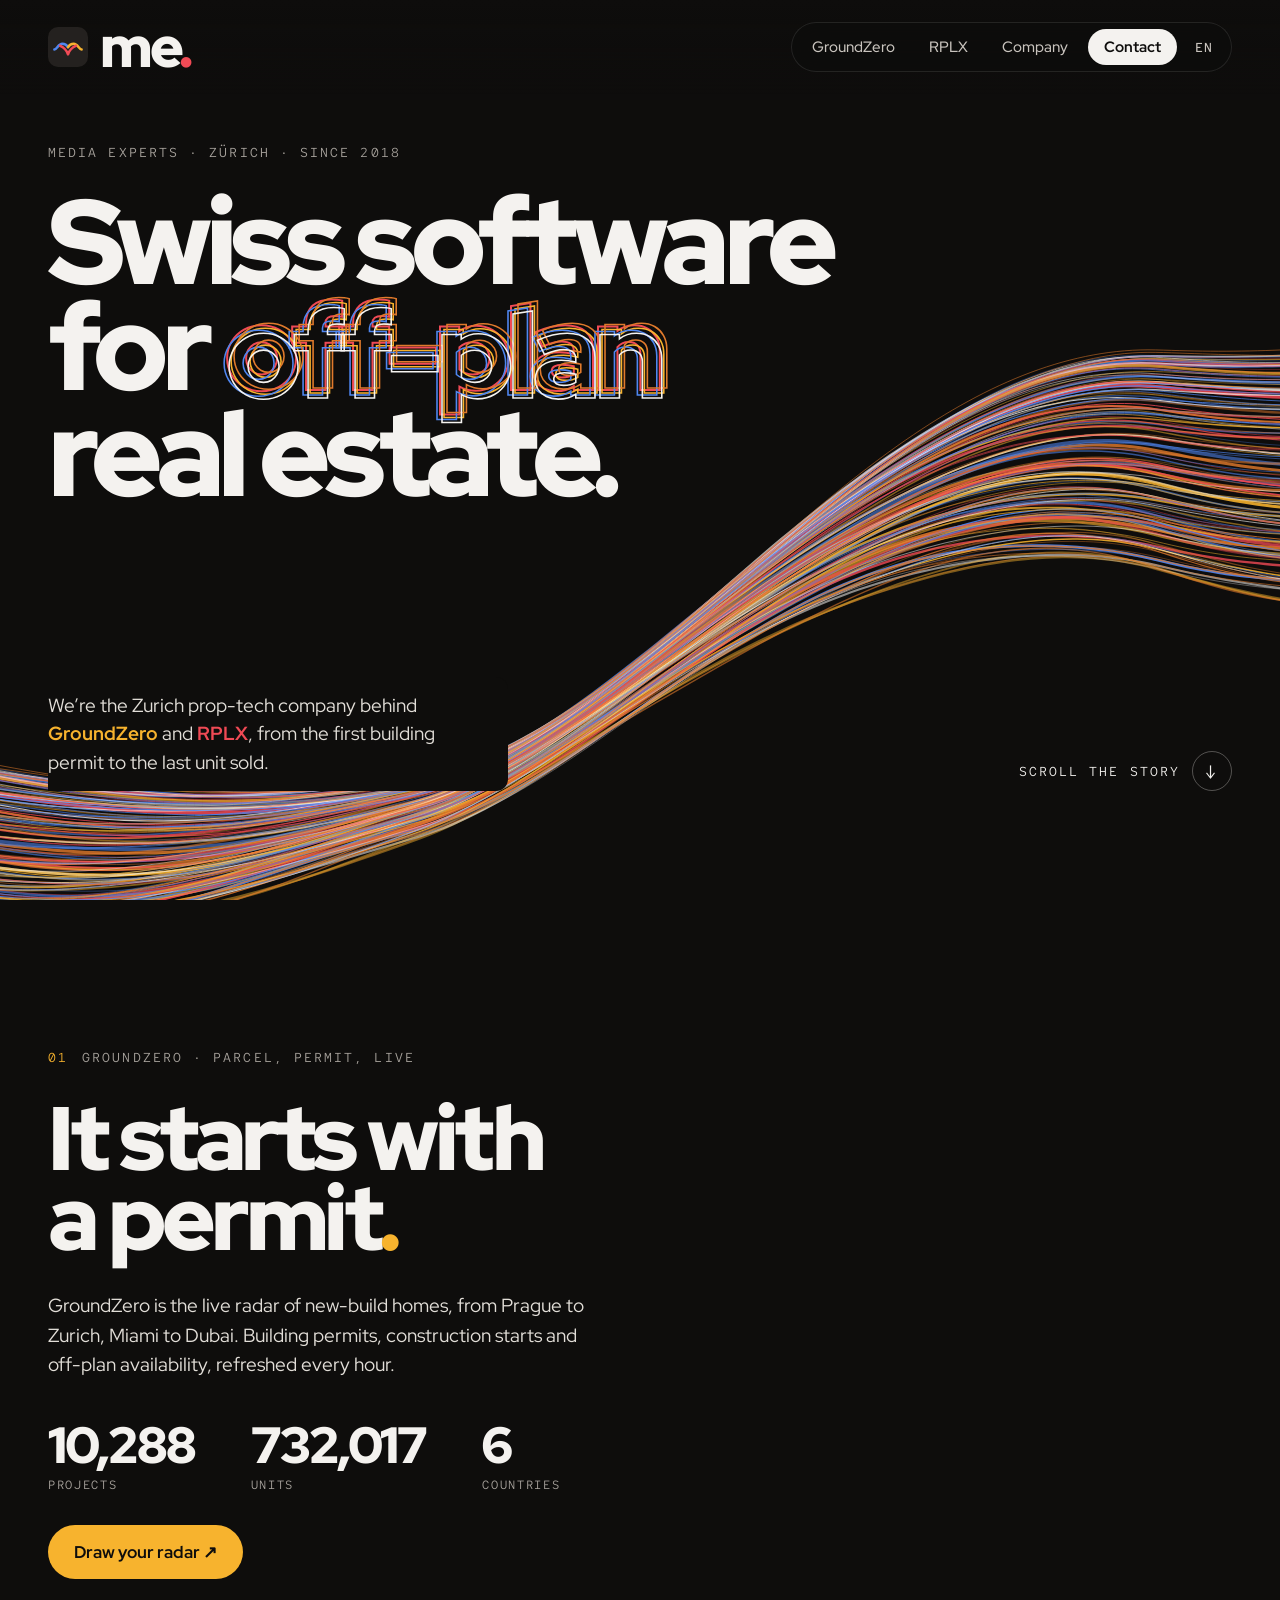
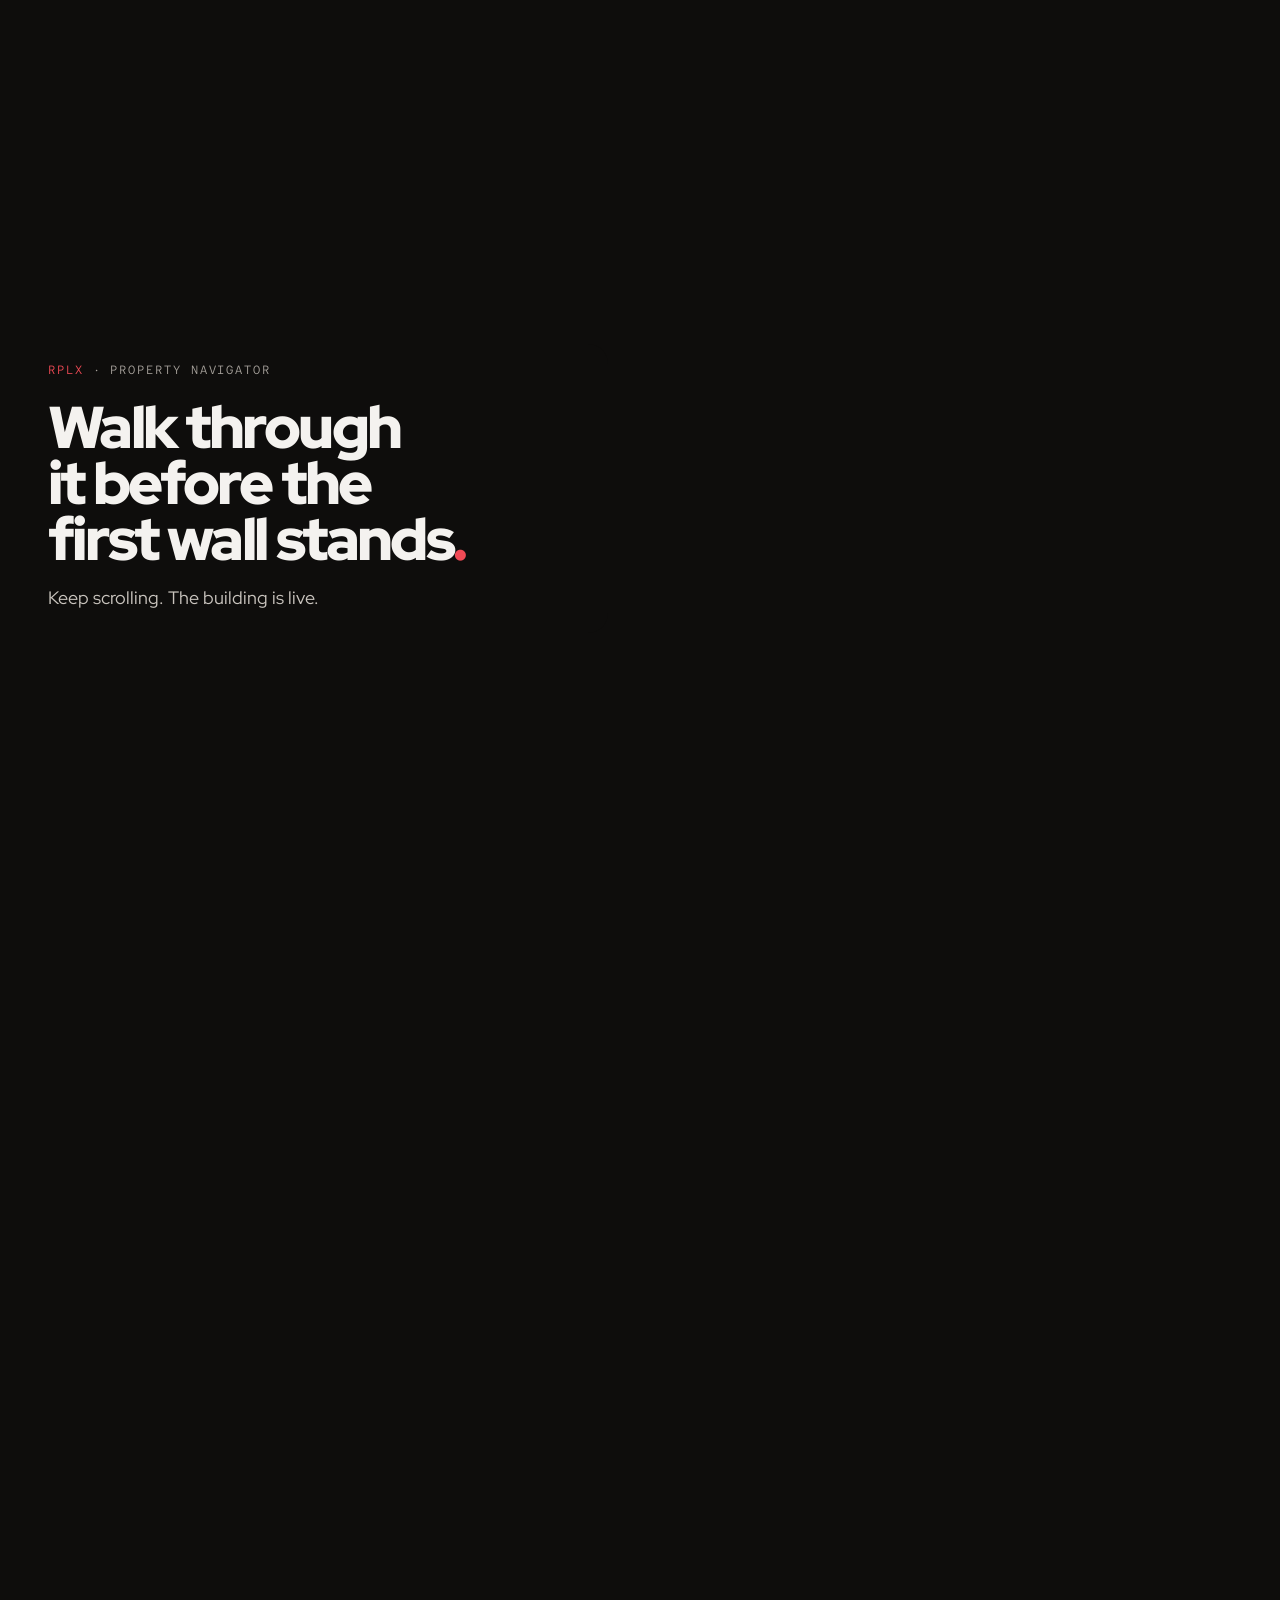
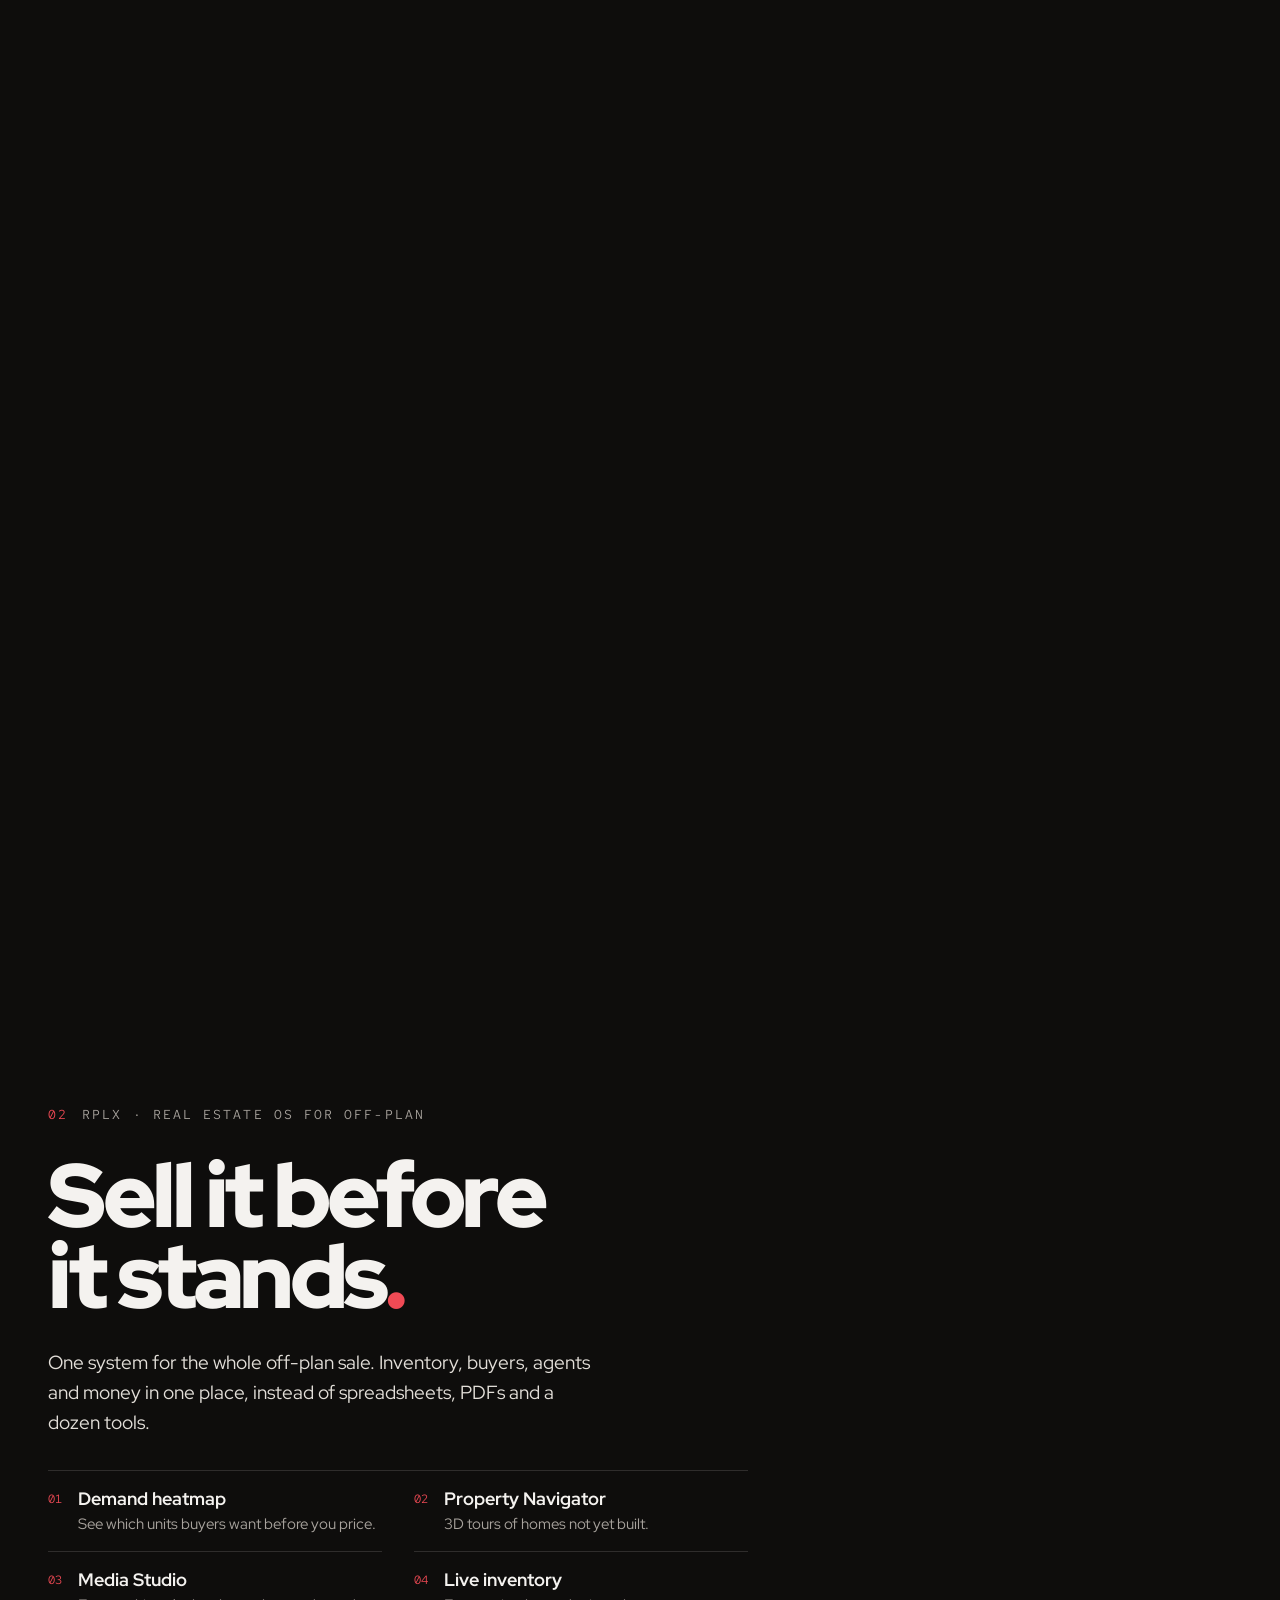
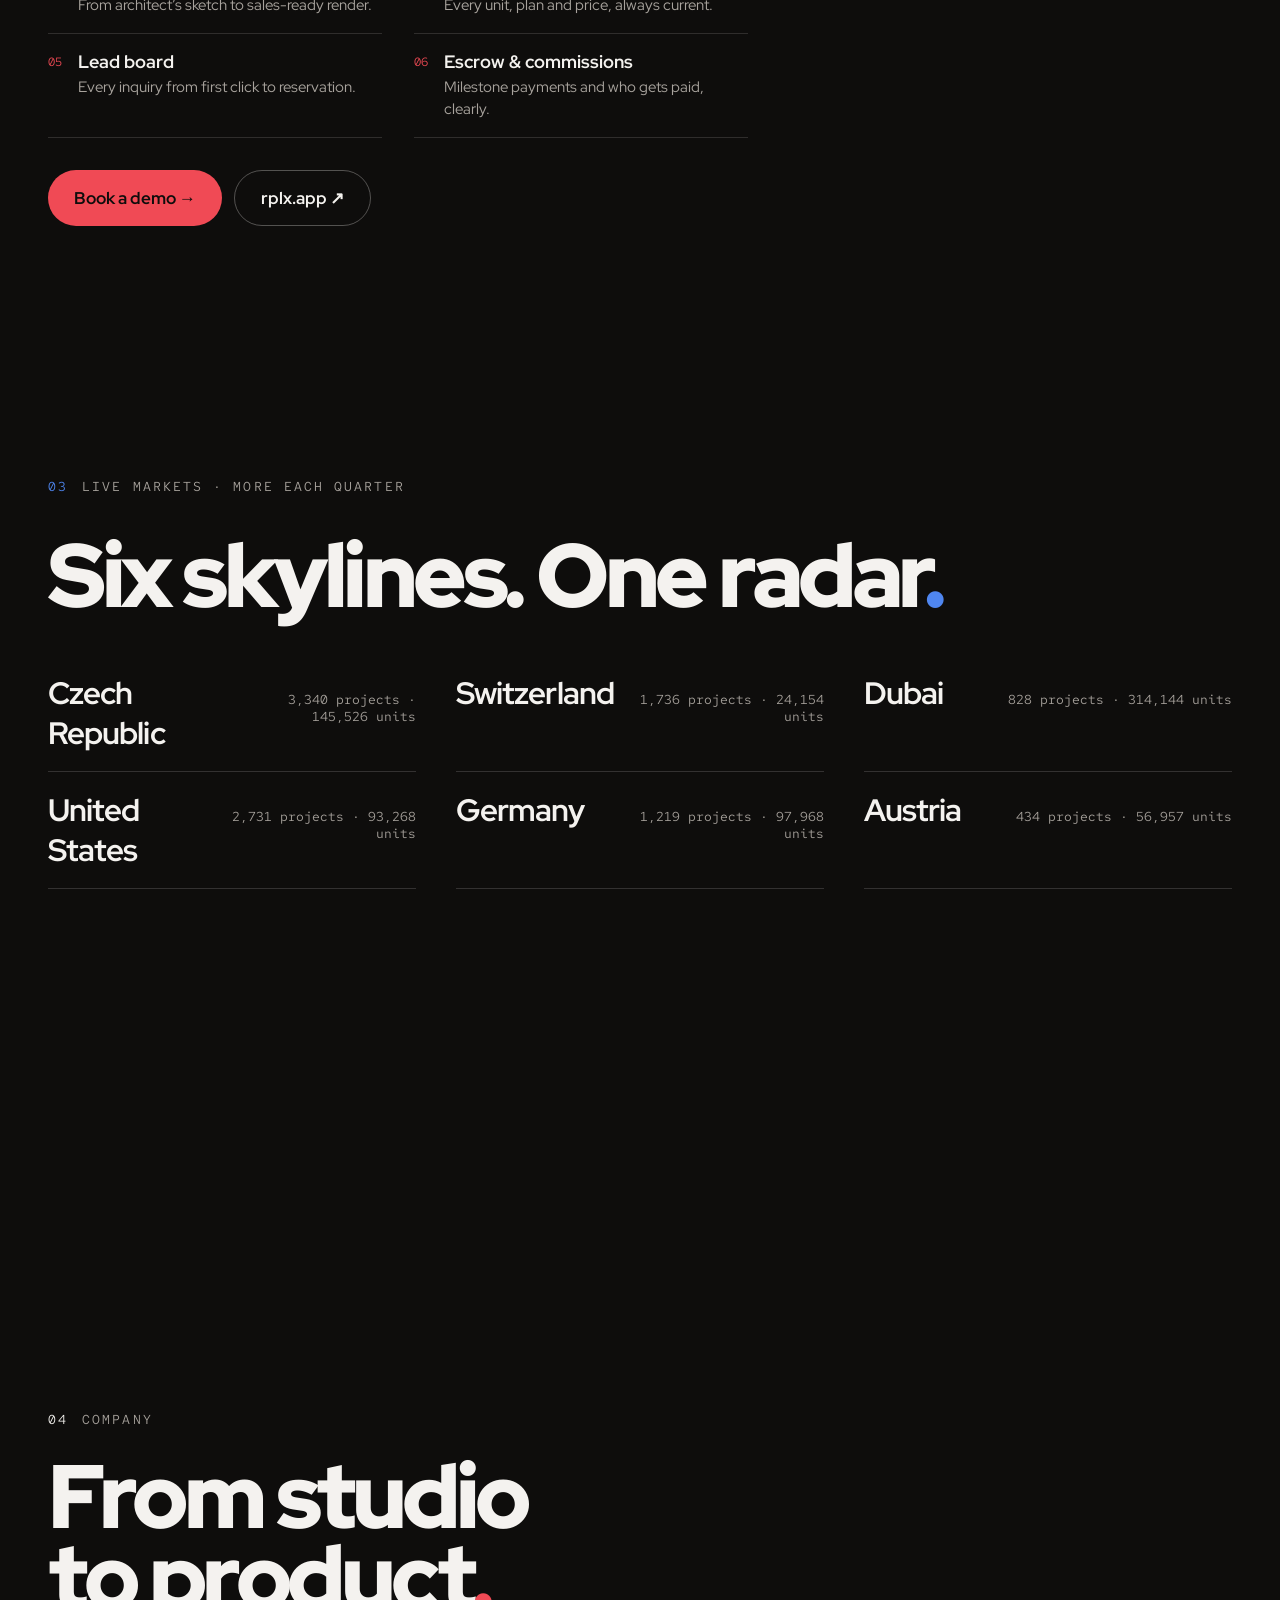
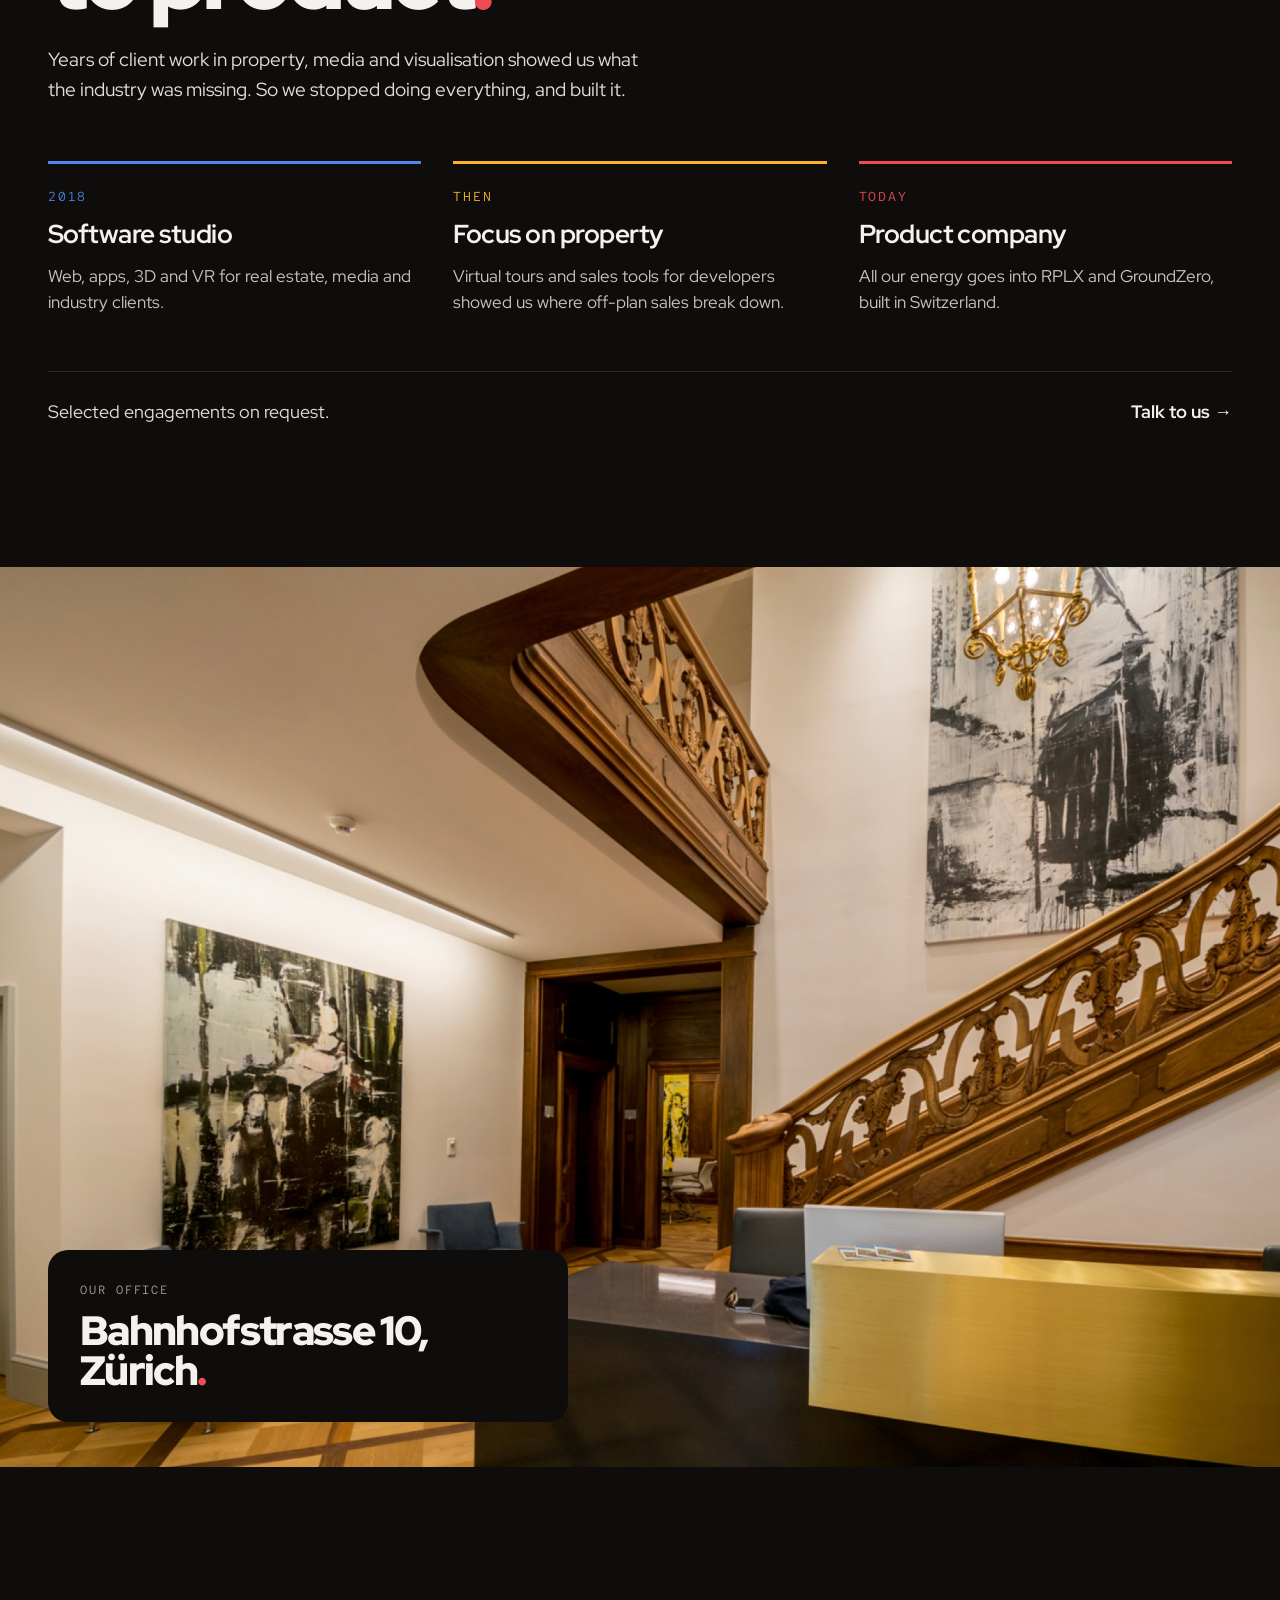
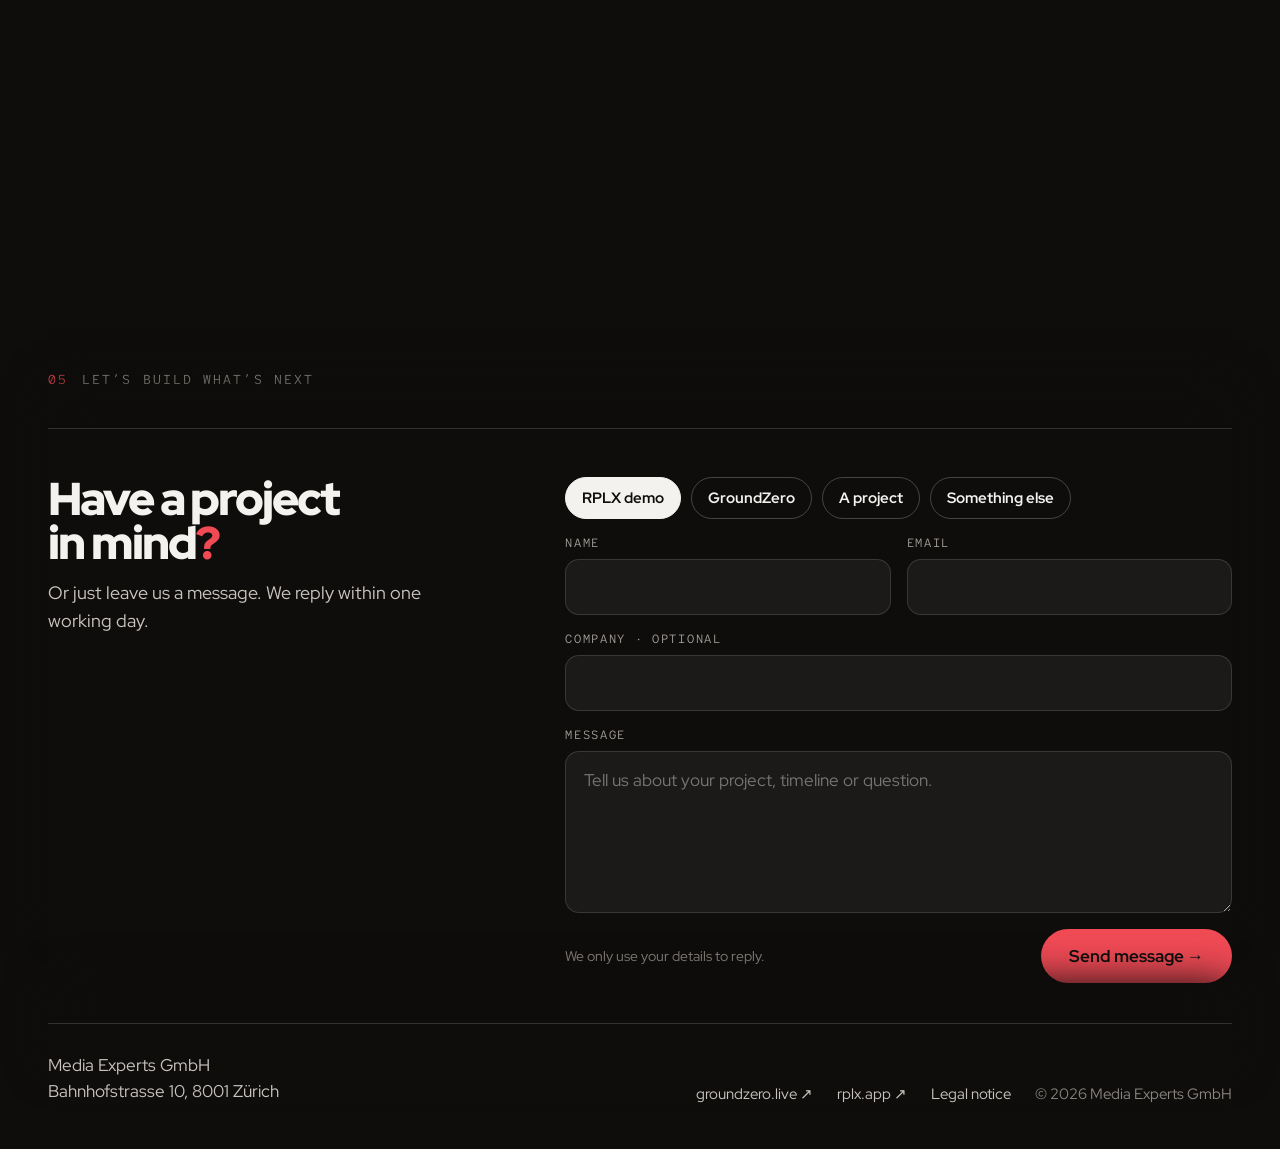
==== commit 3073558c: "Contact form sends by email via contact.php The form posts to contact.php, which mails the inquiry t" ====
--- a/index.html
+++ b/index.html
@@ -45,9 +45,9 @@
 .x24:focus{border-color:#F04A55 !important}
 .x25:hover{background:#F4F2EF !important;color:#0E0D0C !important}
 </style>
-<link rel="stylesheet" href="assets/me.css?v=4">
+<link rel="stylesheet" href="assets/me.css?v=6">
 <script src="assets/cinema-cables.js?v=2" defer></script>
-<script src="assets/app.js?v=2" defer></script>
+<script src="assets/app.js?v=3" defer></script>
 <script src="assets/gz.js?v=3" defer></script>
 </head>
 <body>
@@ -312,7 +312,6 @@
 <section id="contact" data-cable="logo" data-dim="1" data-chapter="05" data-name="CONTACT" style="min-height:100vh;display:flex;flex-direction:column;justify-content:flex-end;gap:40px;padding:clamp(120px,14vh,160px) clamp(20px,4vw,48px) clamp(32px,5vh,56px);max-width:1440px;margin:0 auto">
 <div style="display:flex;flex-direction:column;gap:20px;padding-top:42vh">
 <div style="display:flex;flex-wrap:wrap;align-items:center;gap:14px;font-family:'Red Hat Mono',monospace;font-size:13px;letter-spacing:.16em;color:#A8A39D"><span style="color:#F04A55">05</span>LET’S BUILD WHAT’S NEXT</div>
-<a href="mailto:info@mediaexperts.ch" style="font-weight:900;font-size:clamp(40px,8.4vw,148px);line-height:.92;letter-spacing:-.055em;color:#F4F2EF;overflow-wrap:anywhere" class="x19">info@mediaexperts.ch</a>
 </div>
 <div style="display:flex;flex-wrap:wrap;gap:40px 64px;border-top:1px solid rgba(244,242,239,.16);padding-top:48px">
 <div style="flex:1 1 320px;display:flex;flex-direction:column;gap:14px;min-width:0">
@@ -323,12 +322,15 @@
 <div style="flex:1.4 1 480px;min-width:0;background:#1B1A18;border-radius:24px;padding:clamp(24px,3vw,40px);display:flex;flex-direction:column;align-items:flex-start;gap:14px">
 <div style="width:52px;height:52px;border-radius:50%;background:#F04A55;color:#0E0D0C;display:flex;align-items:center;justify-content:center;font-size:26px;font-weight:900">✓</div>
 <div style="font-weight:900;font-size:30px;letter-spacing:-.03em">Thanks, <span id="sent-name"></span>.</div>
-<p style="margin:0;font-size:17px;line-height:1.55;color:#C9C4BE">Your email app should have opened with your message. If not, write to info@mediaexperts.ch.</p>
+<p id="sent-ok" style="margin:0;font-size:17px;line-height:1.55;color:#C9C4BE">Your message is on its way to our team. We’ve sent you a confirmation by email.</p>
+<p id="sent-mail" hidden style="margin:0;font-size:17px;line-height:1.55;color:#C9C4BE">Your email app should have opened with your message. If not, write to info@mediaexperts.ch.</p>
 <button id="reset" type="button" style="background:none;border:none;padding:0;color:#F4F2EF;font:inherit;font-weight:700;font-size:16px;cursor:pointer" class="x20">Send another message →</button>
 </div>
 </div>
 <div id="form-wrap" style="flex:1.4 1 480px;min-width:0;display:flex">
-<form id="msg" style="flex:1 1 auto;width:100%;min-width:0;display:flex;flex-direction:column;gap:16px">
+<form id="msg" action="/contact.php" method="post" style="flex:1 1 auto;width:100%;min-width:0;display:flex;flex-direction:column;gap:16px">
+<div aria-hidden="true" style="position:absolute;left:-9999px;width:1px;height:1px;overflow:hidden"><input name="website" tabindex="-1" autocomplete="off"></div>
+<input type="hidden" name="t" id="form-t">
 <div style="display:flex;flex-wrap:wrap;gap:10px">
 <button type="button" class="topic" data-i="0" aria-pressed="true" style="padding:10px 16px;border-radius:999px;border:1px solid #F4F2EF;background:#F4F2EF;color:#0E0D0C;font:inherit;font-weight:700;font-size:15px;cursor:pointer">RPLX demo</button>
 <button type="button" class="topic" data-i="1" aria-pressed="false" style="padding:10px 16px;border-radius:999px;border:1px solid rgba(244,242,239,.24);background:transparent;color:#F4F2EF;font:inherit;font-weight:700;font-size:15px;cursor:pointer">GroundZero</button>
--- a/assets/me.css
+++ b/assets/me.css
@@ -65,8 +65,6 @@
 
 @media (max-width: 720px) {
   /* contact: email on one line, solid panels so the cable logo stays behind */
-  #contact a[href="mailto:info@mediaexperts.ch"]:not([href*="subject"]) { font-size: 8.2vw !important; overflow-wrap: normal !important; white-space: nowrap; }
-  #contact > div:nth-of-type(2), #contact > div:nth-of-type(3) { position: relative; background: #0E0D0C; box-shadow: 0 -40px 40px #0E0D0C; }
   /* markets: name above figures */
   section[data-cable="skyline"] a { flex-direction: column; align-items: flex-start !important; gap: 4px !important; }
   section[data-cable="skyline"] a > span:last-child { text-align: left !important; }
@@ -88,3 +86,6 @@
 
 /* French/Italian headline phrases are two words: let them wrap on phones */
 @media (max-width: 720px) { html[lang^="fr"] h1 span, html[lang^="it"] h1 span { white-space: normal !important; } }
+
+/* contact: solid panels so the cable logo stays behind the form at every size */
+#contact > div:nth-of-type(2), #contact > div:nth-of-type(3) { position: relative; background: #0E0D0C; box-shadow: 0 -40px 40px #0E0D0C; }
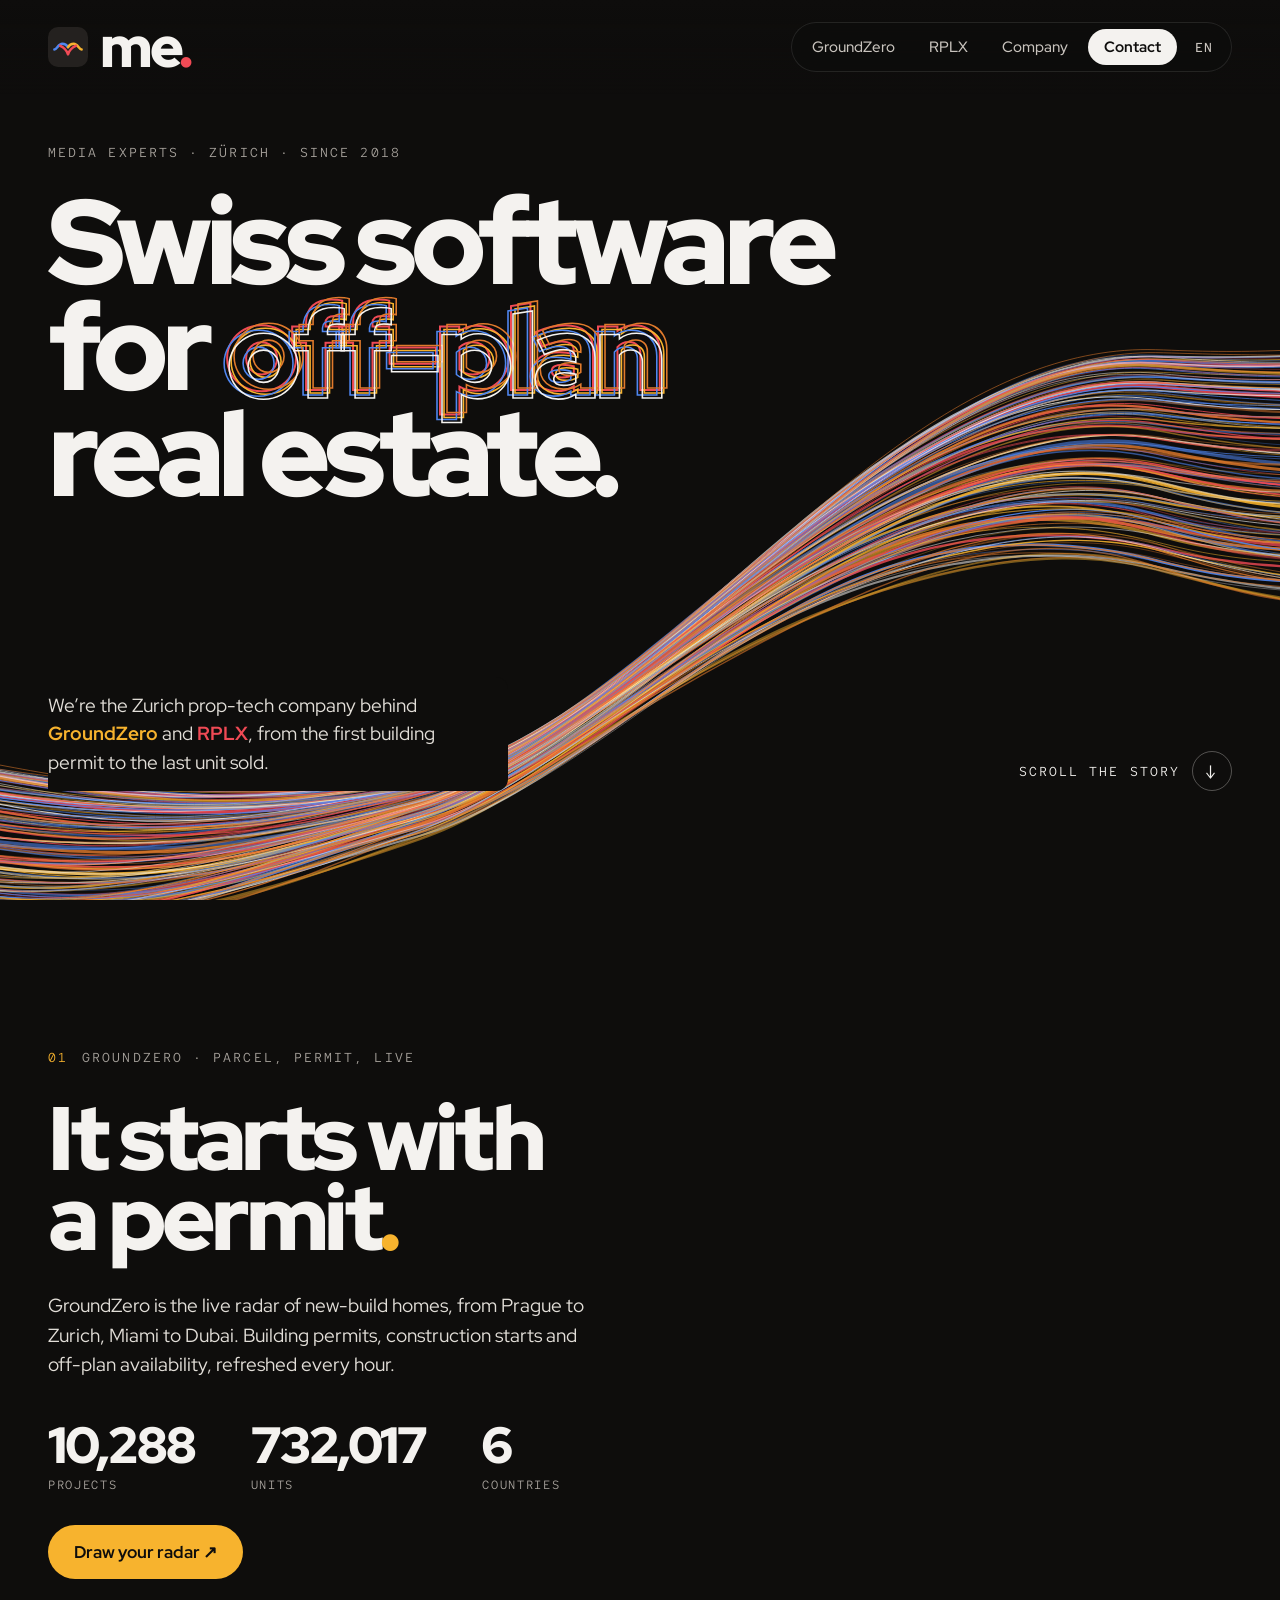
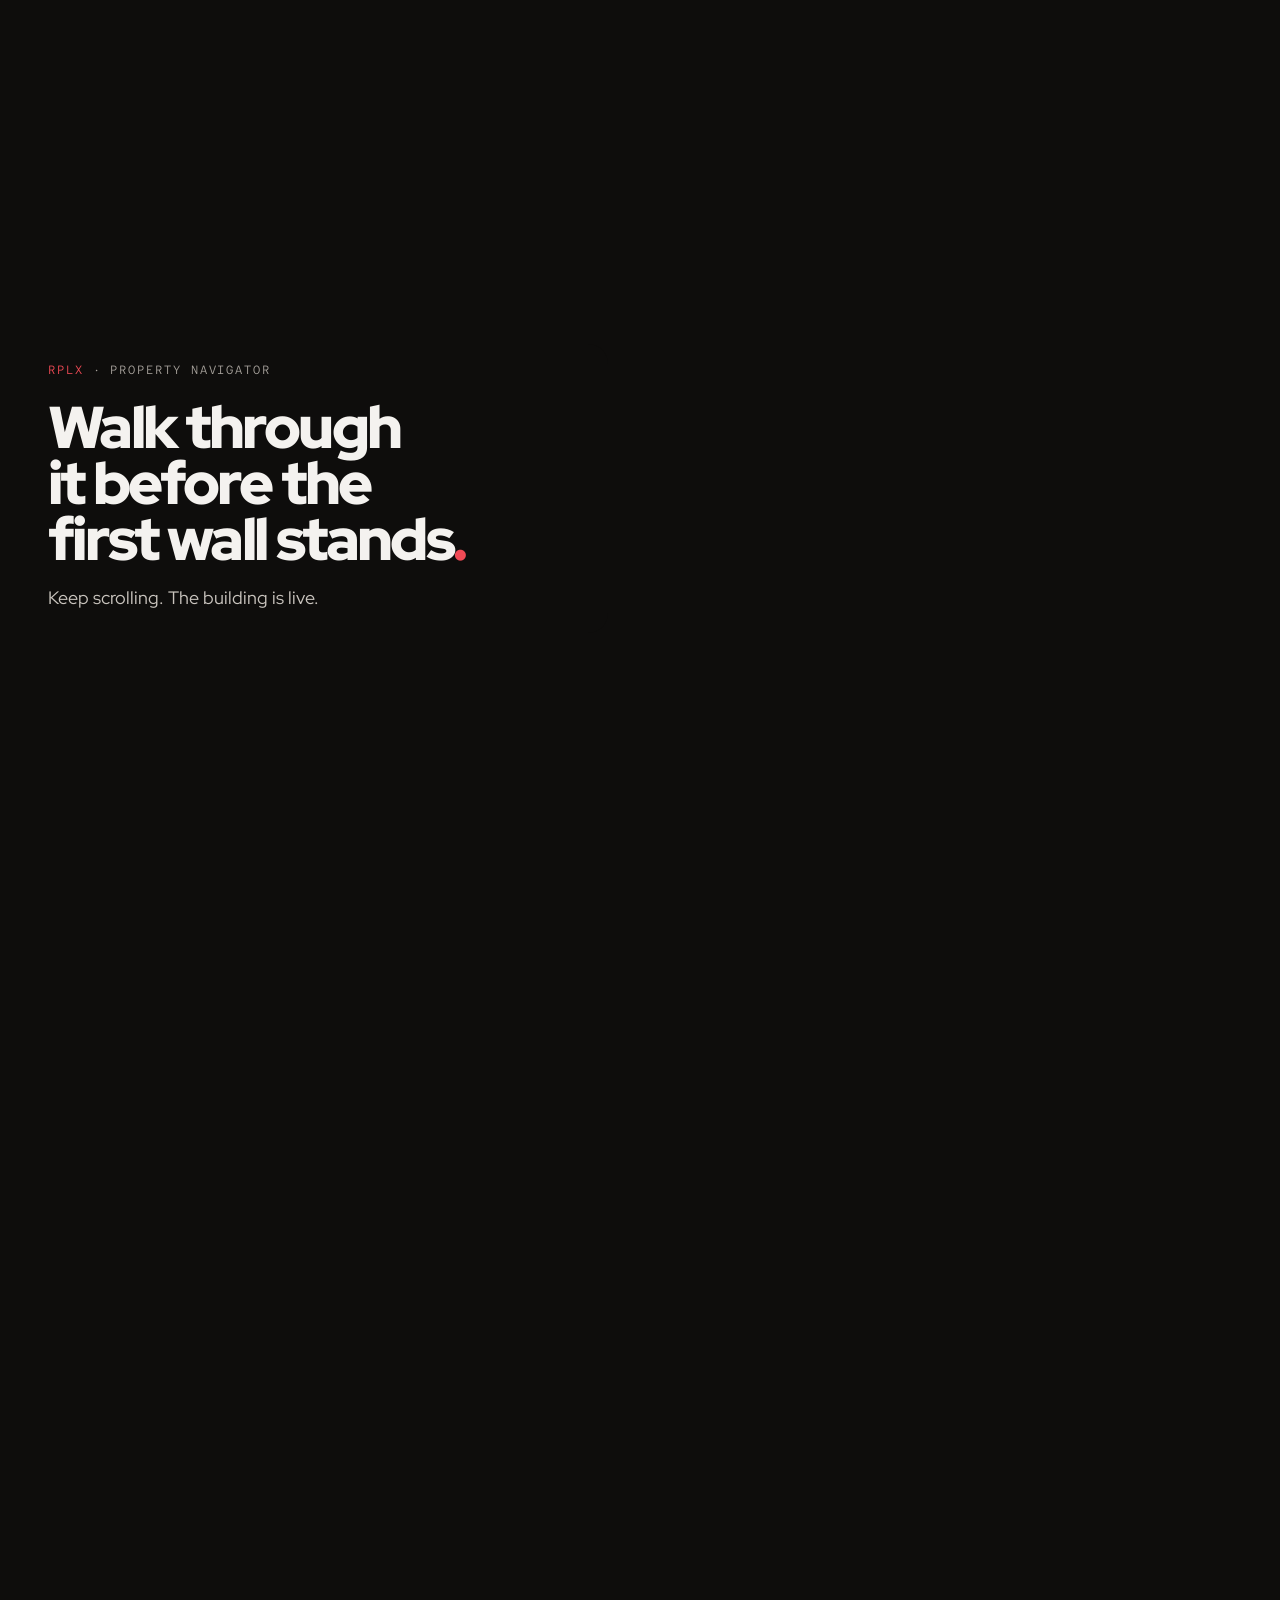
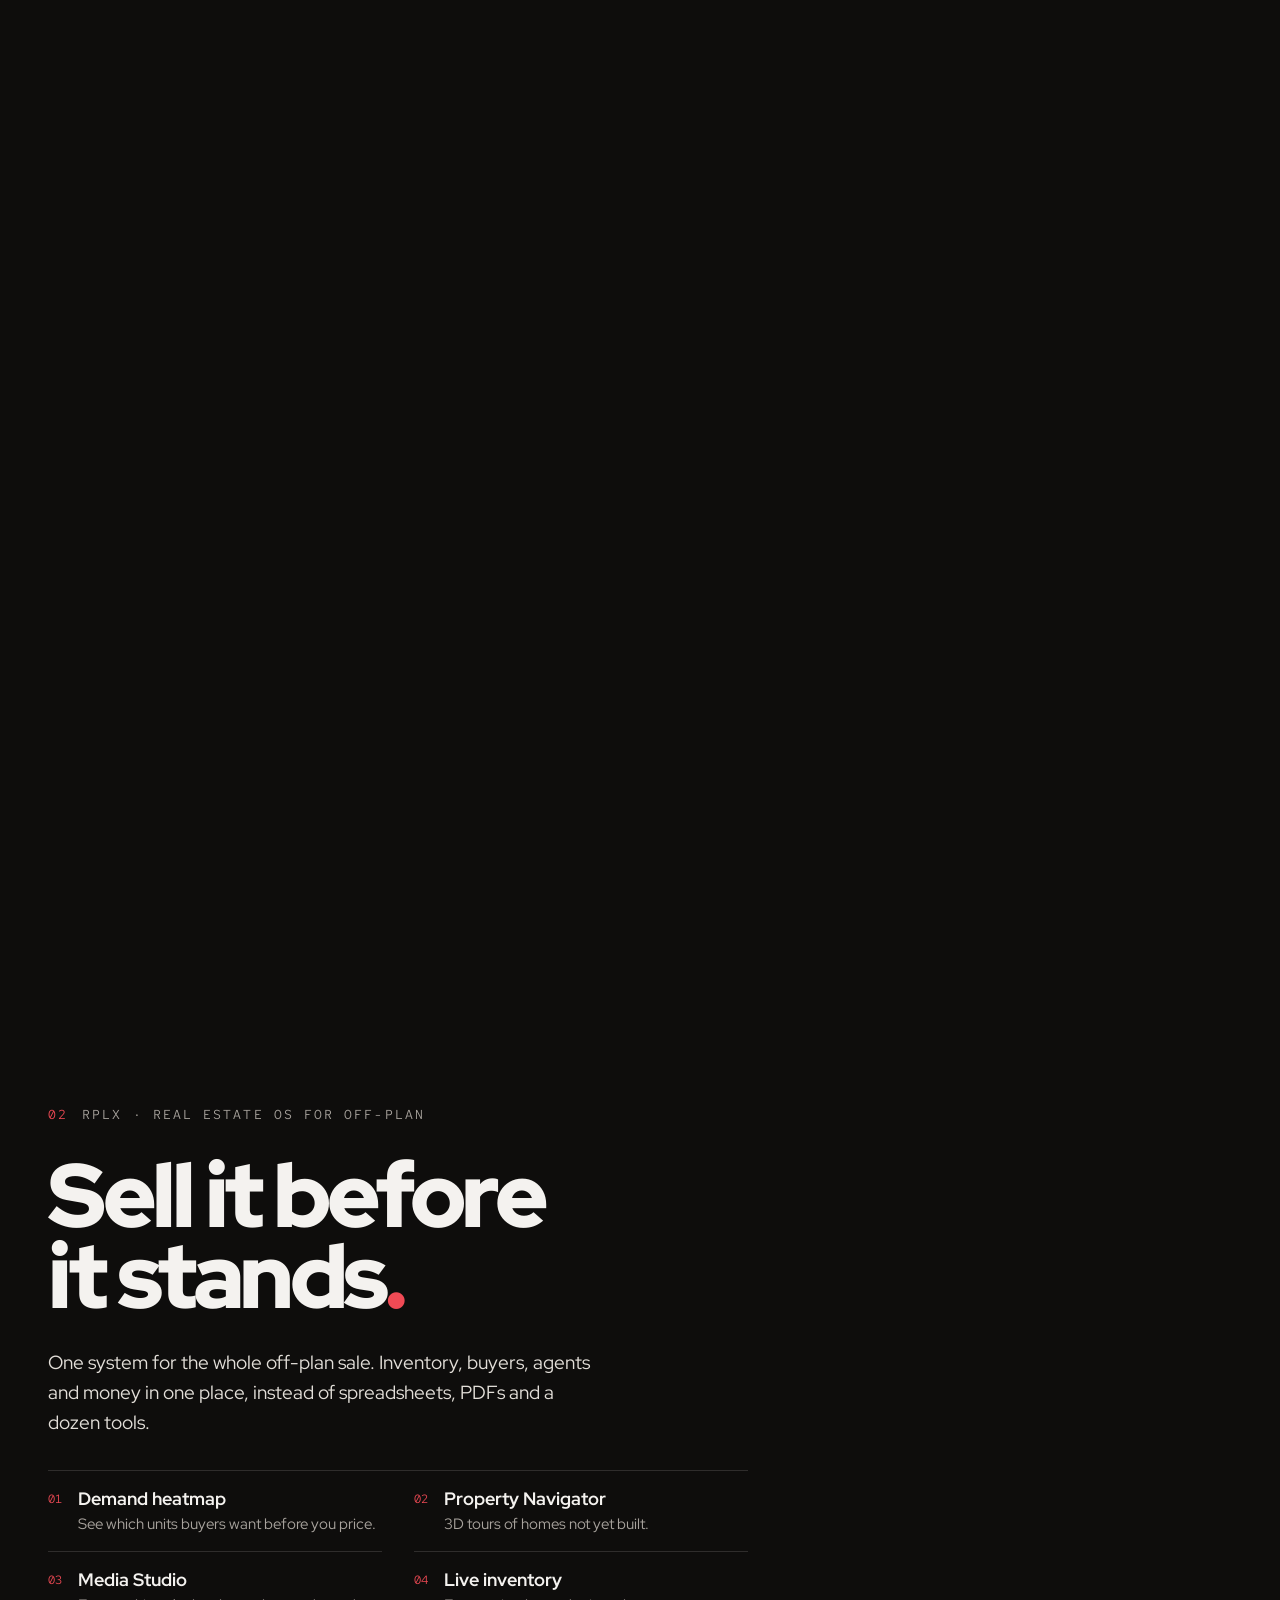
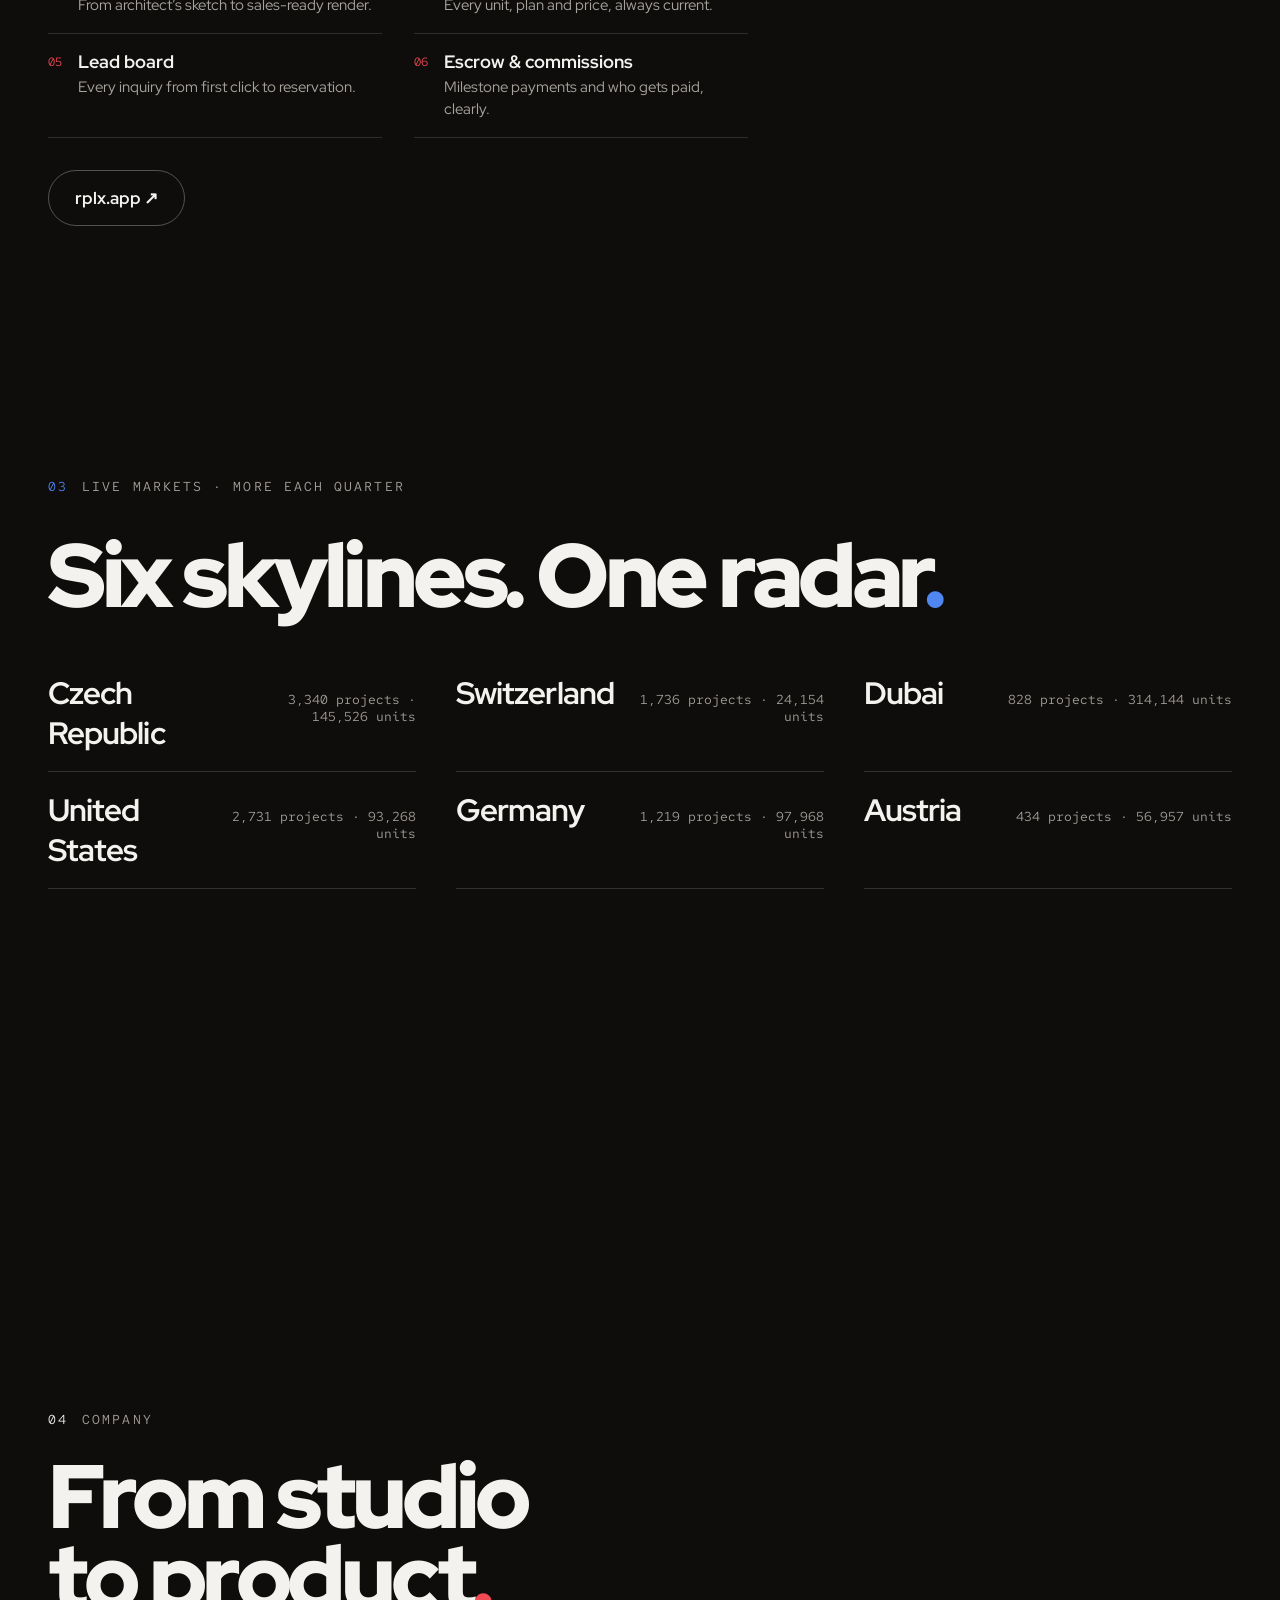
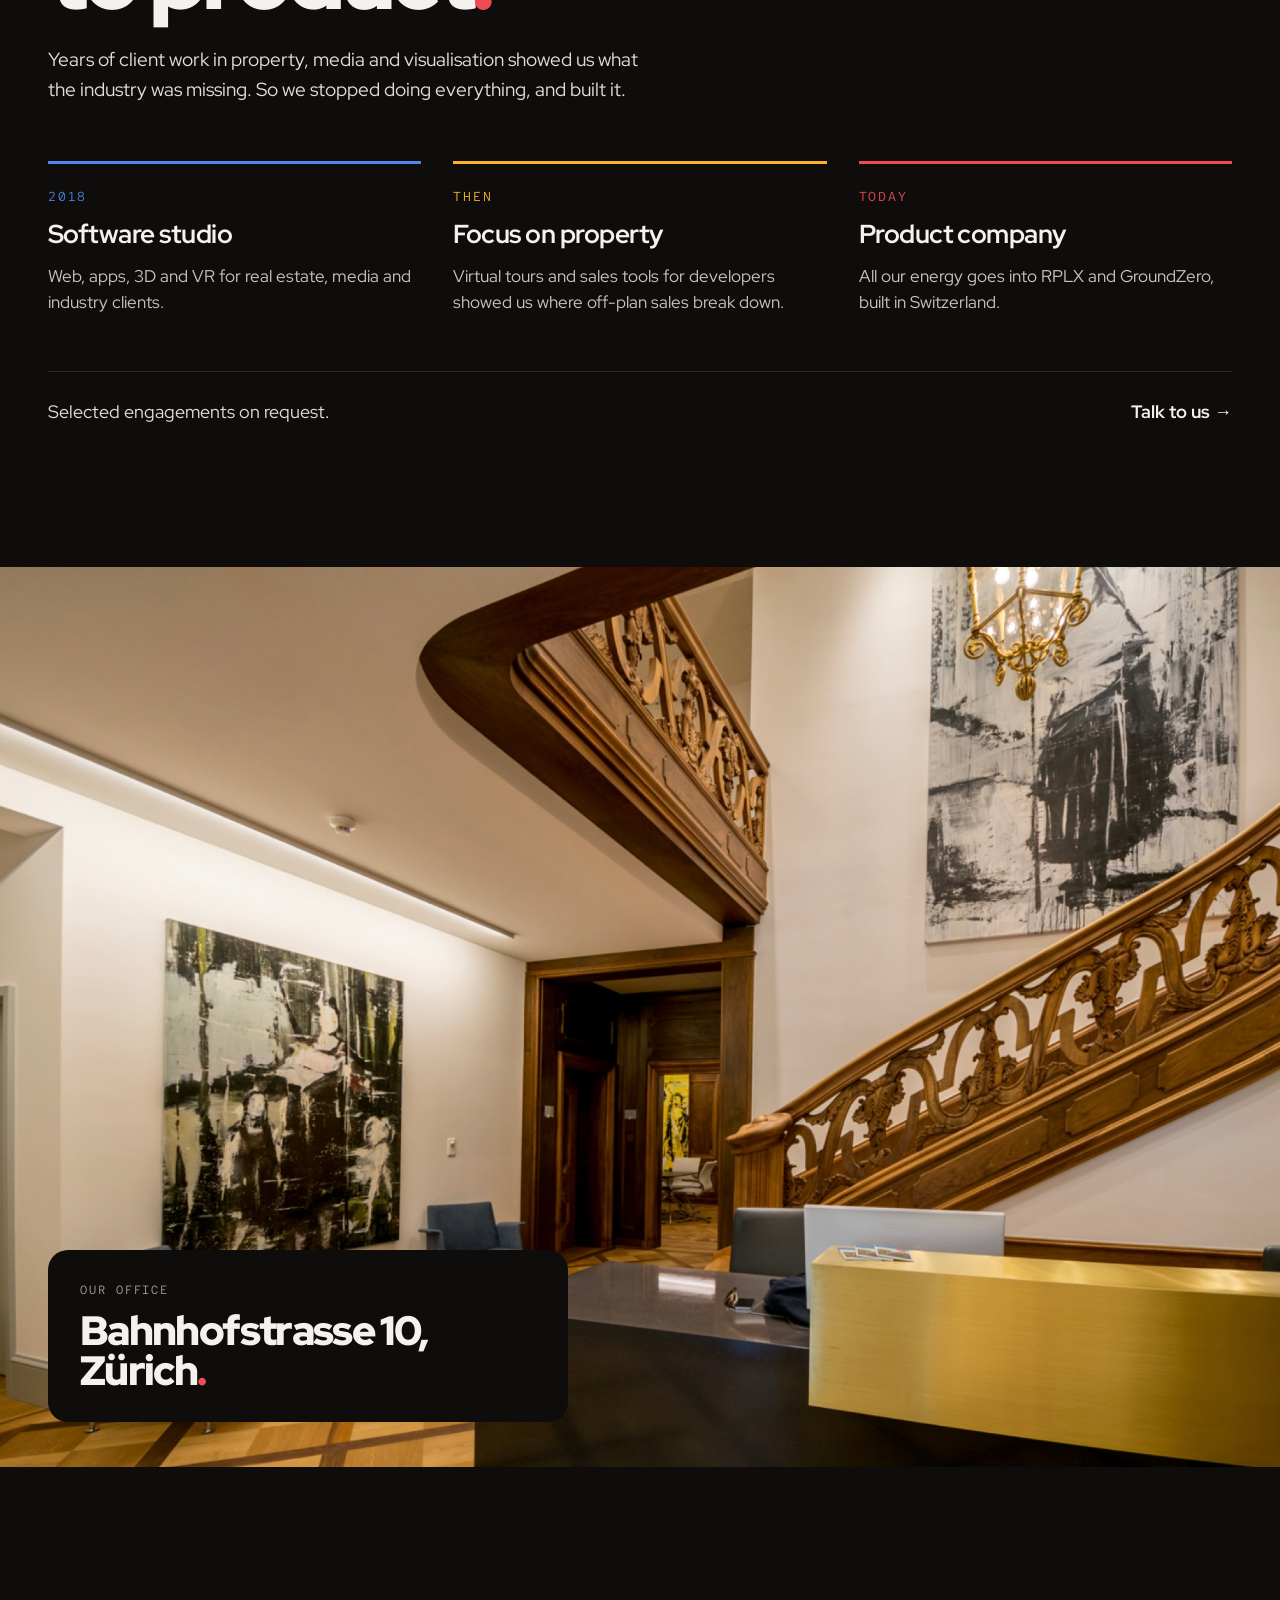
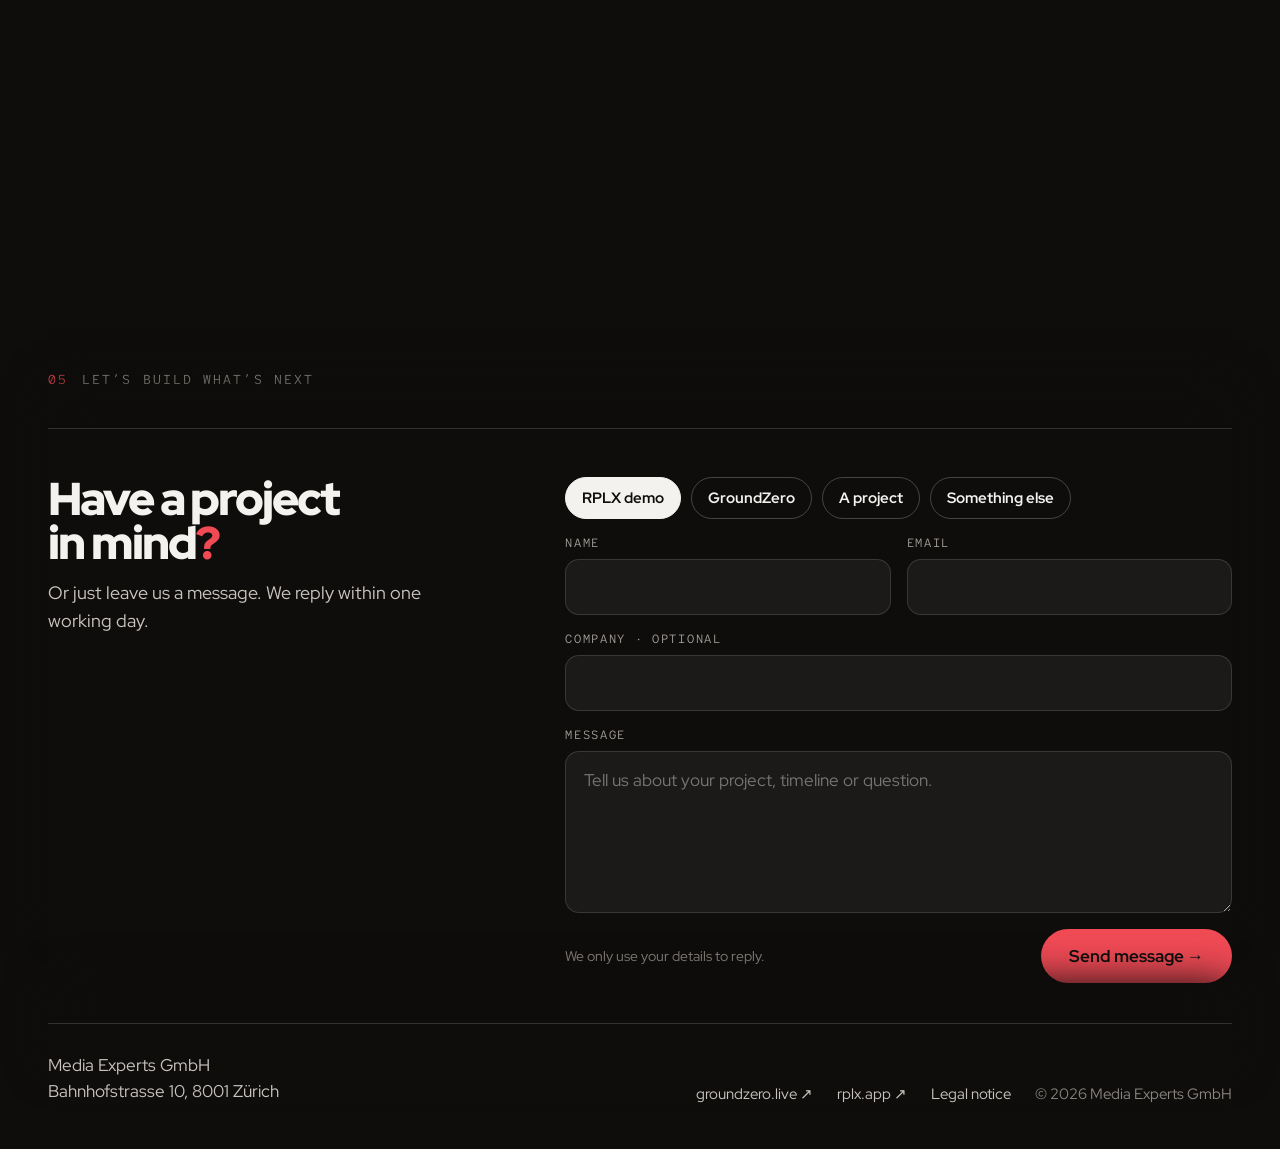
==== commit 24b67655: "Remove the Book a demo buttons Co-Authored-By: Claude Opus 5.5 <noreply@anthropic.com>" ====
--- a/index.html
+++ b/index.html
@@ -207,7 +207,6 @@
 <div style="width:56px;height:56px;border-radius:50%;background:#F04A55;color:#0E0D0C;display:flex;align-items:center;justify-content:center;font-size:28px;font-weight:900">✓</div>
 <div style="font-weight:900;font-size:28px;letter-spacing:-.03em;line-height:1.05"><span class="u-id">A-4.02</span> is reserved for Anna.</div>
 <div style="font-size:15px;line-height:1.5;color:#C9C4BE">Nothing has been built yet. The sale already has.</div>
-<a href="mailto:info@mediaexperts.ch?subject=RPLX%20demo" style="display:flex;align-items:center;gap:10px;background:#F04A55;color:#0E0D0C;padding:12px 20px;border-radius:999px;font-weight:700;font-size:15px" class="x9">Book a demo →</a>
 </div>
 </div>
 </div>
@@ -247,7 +246,6 @@
 </div>
 </div>
 <div style="display:flex;flex-wrap:wrap;gap:12px">
-<a href="mailto:info@mediaexperts.ch?subject=RPLX%20demo" style="display:flex;align-items:center;gap:10px;background:#F04A55;color:#0E0D0C;padding:16px 26px;border-radius:999px;font-weight:700;font-size:17px" class="x10">Book a demo →</a>
 <a href="https://www.rplx.app" target="_blank" rel="noopener" style="display:flex;align-items:center;padding:16px 26px;border-radius:999px;font-weight:700;font-size:17px;border:1px solid rgba(244,242,239,.3);color:#F4F2EF" class="x11">rplx.app ↗</a>
 </div>
 </div>
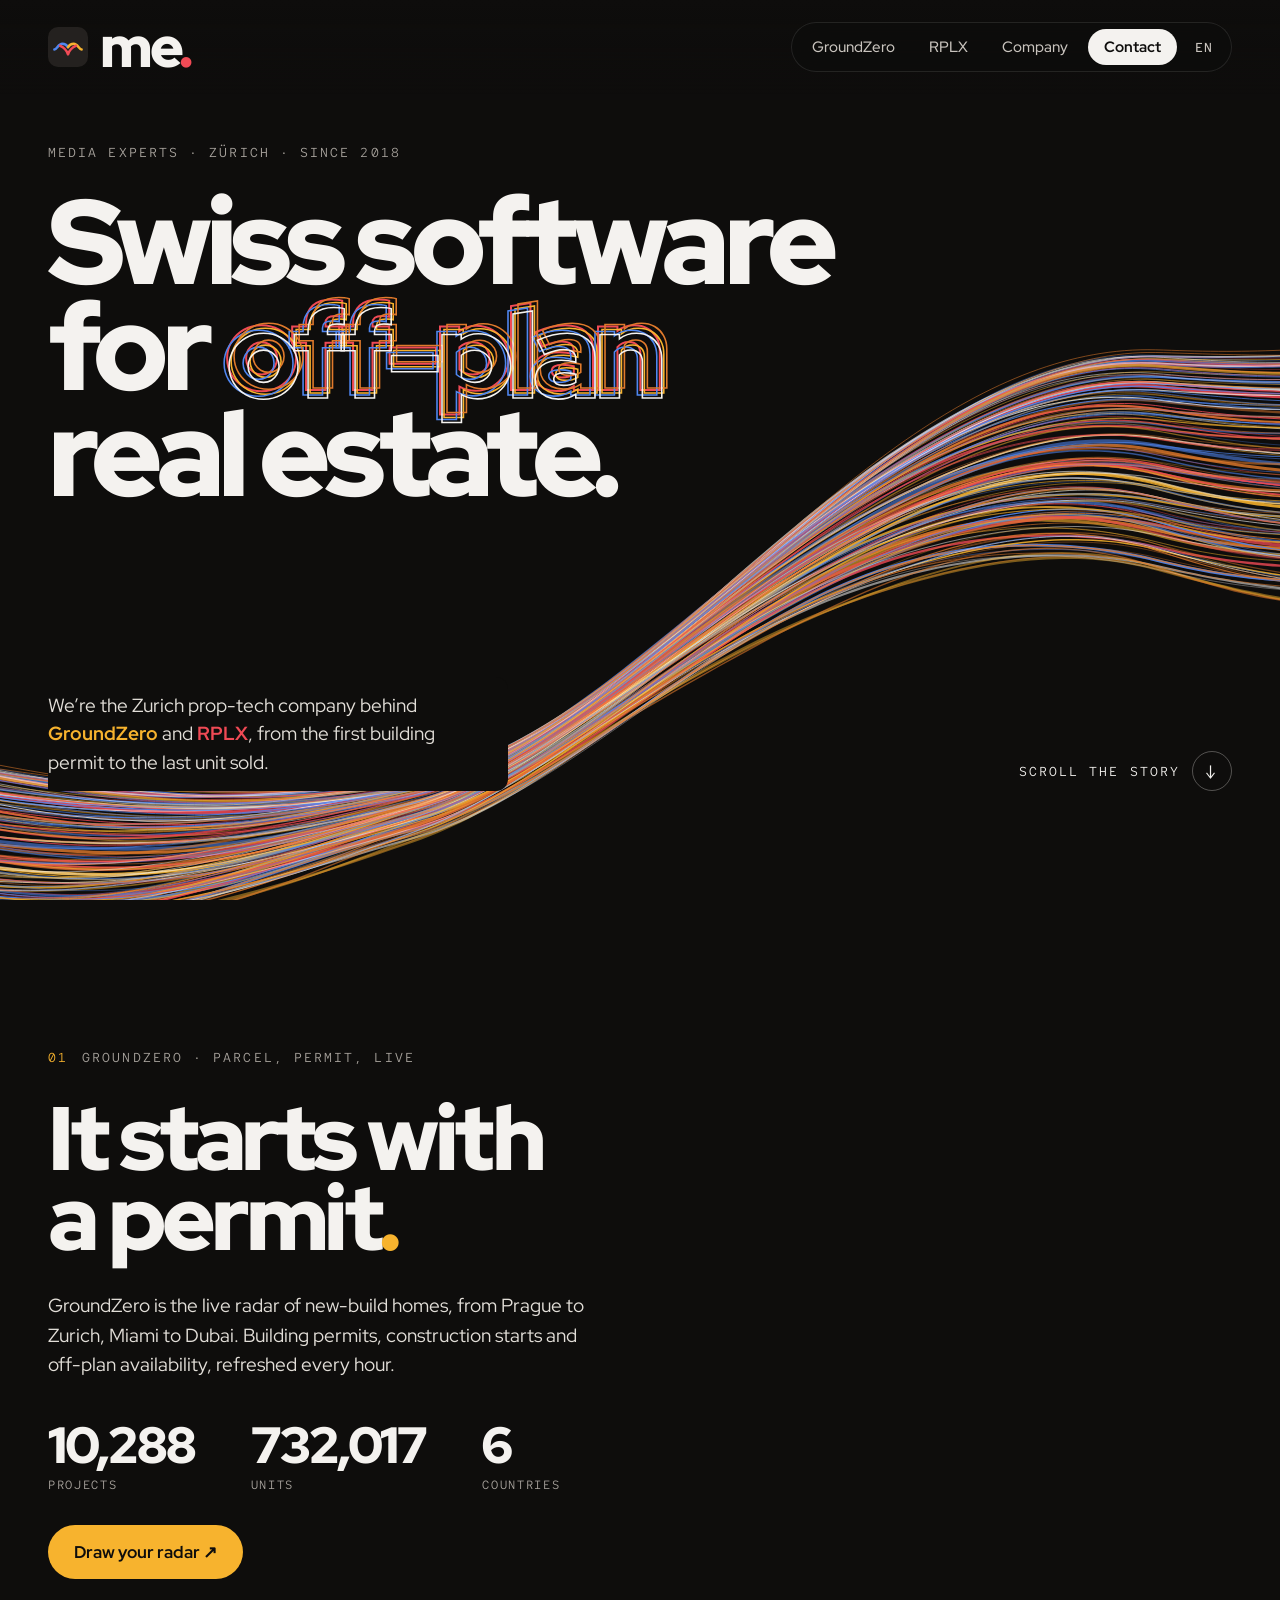
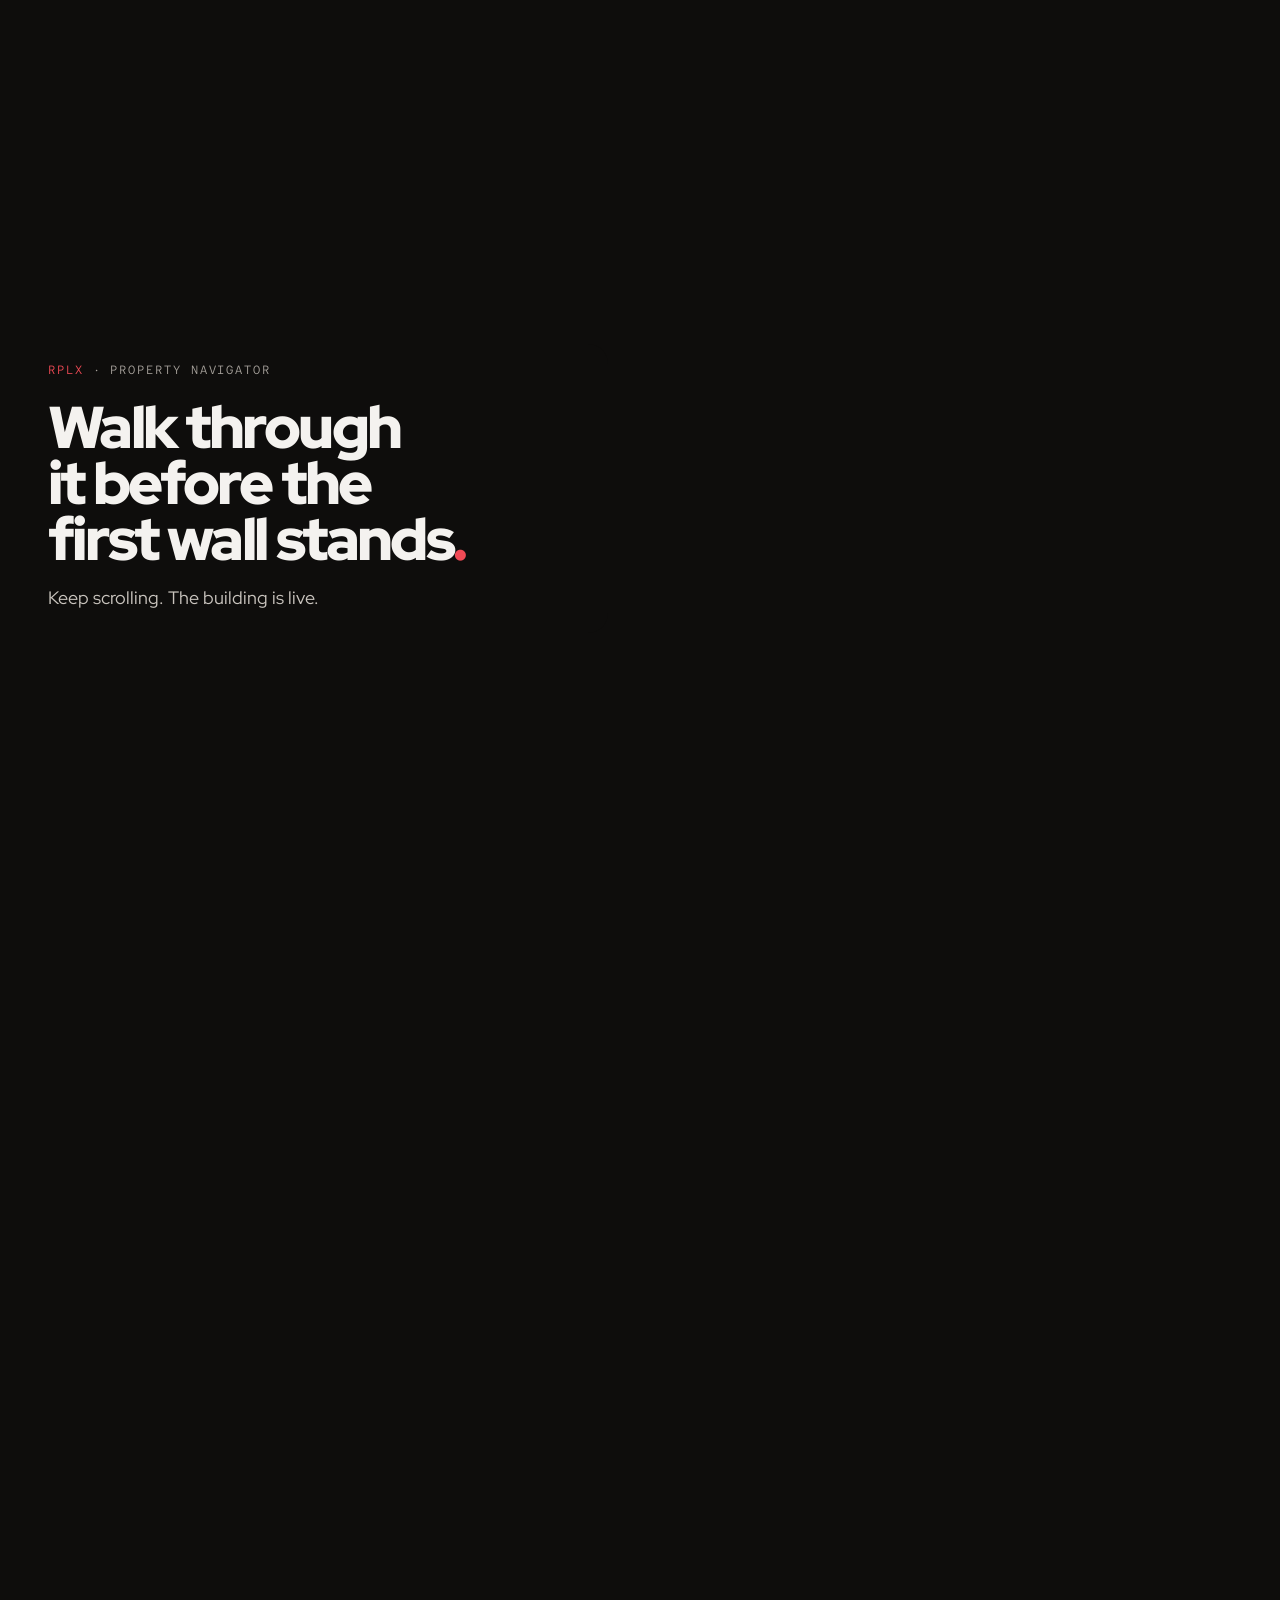
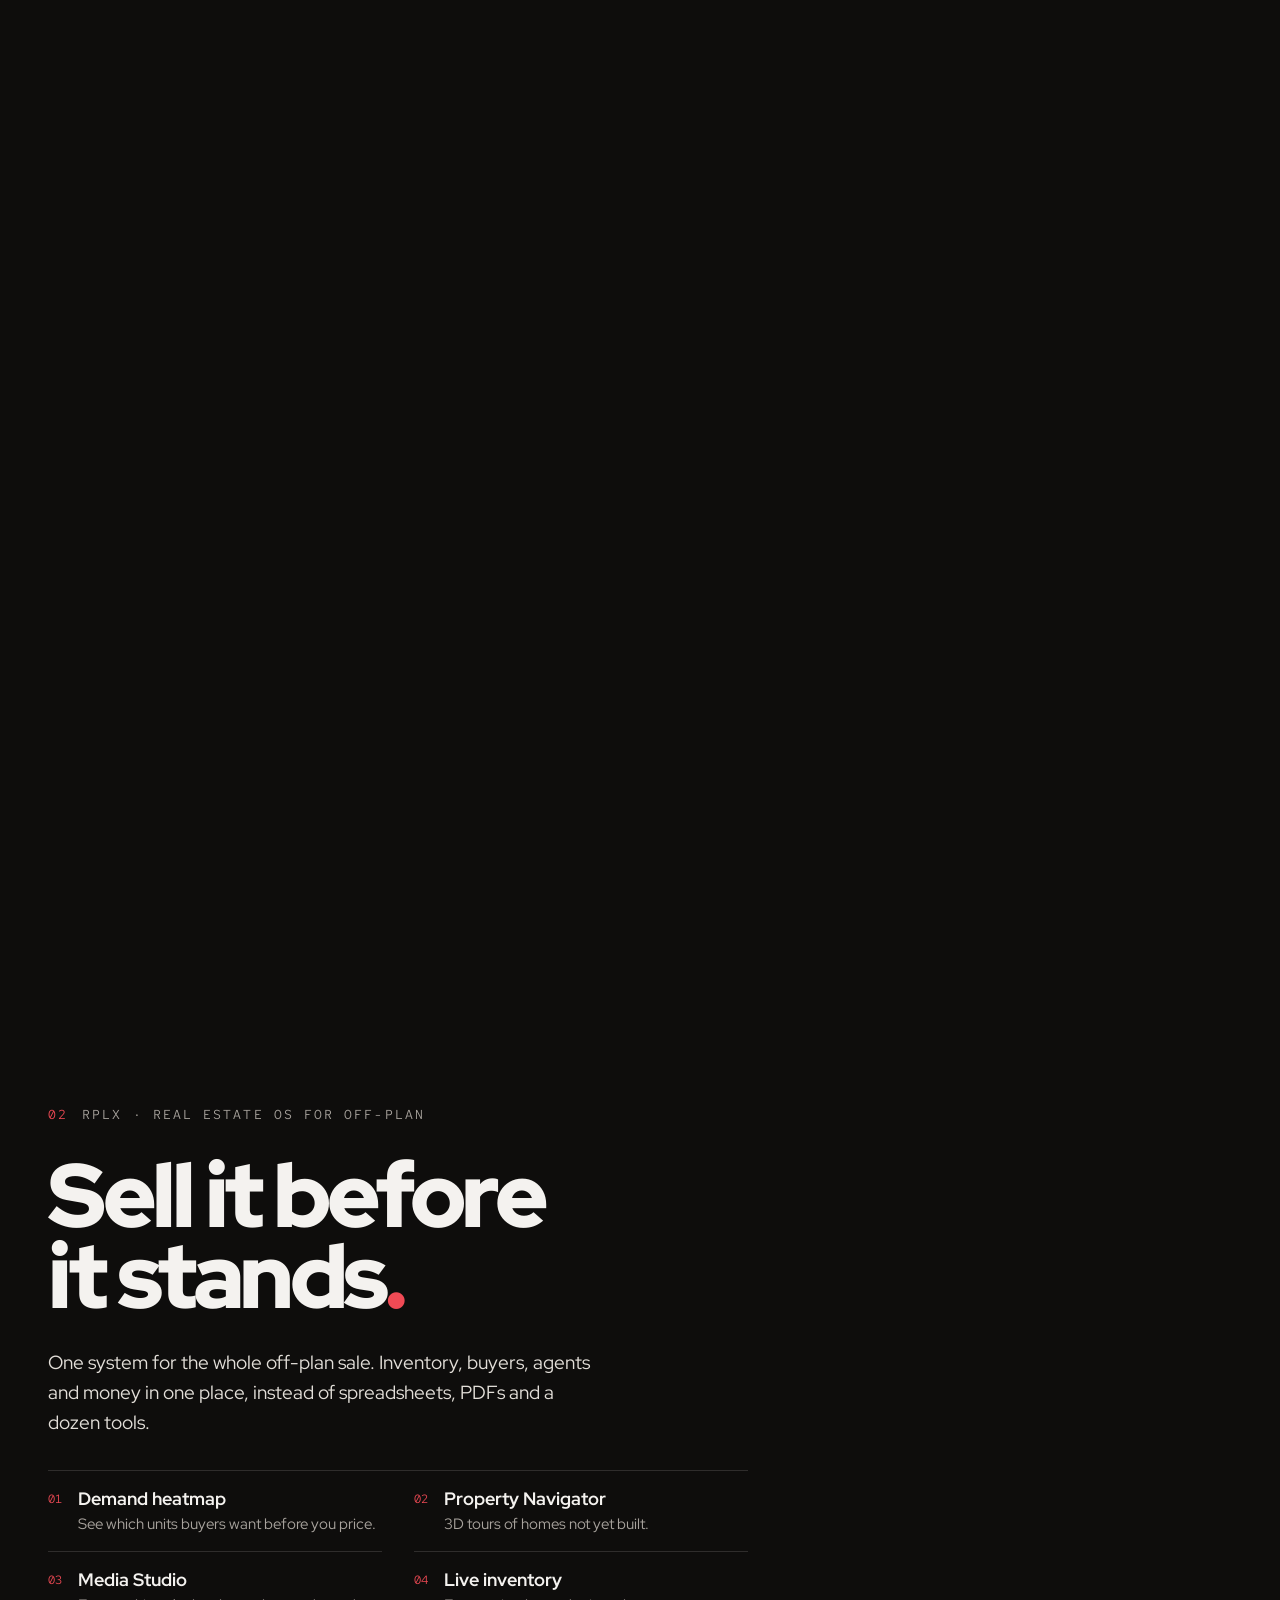
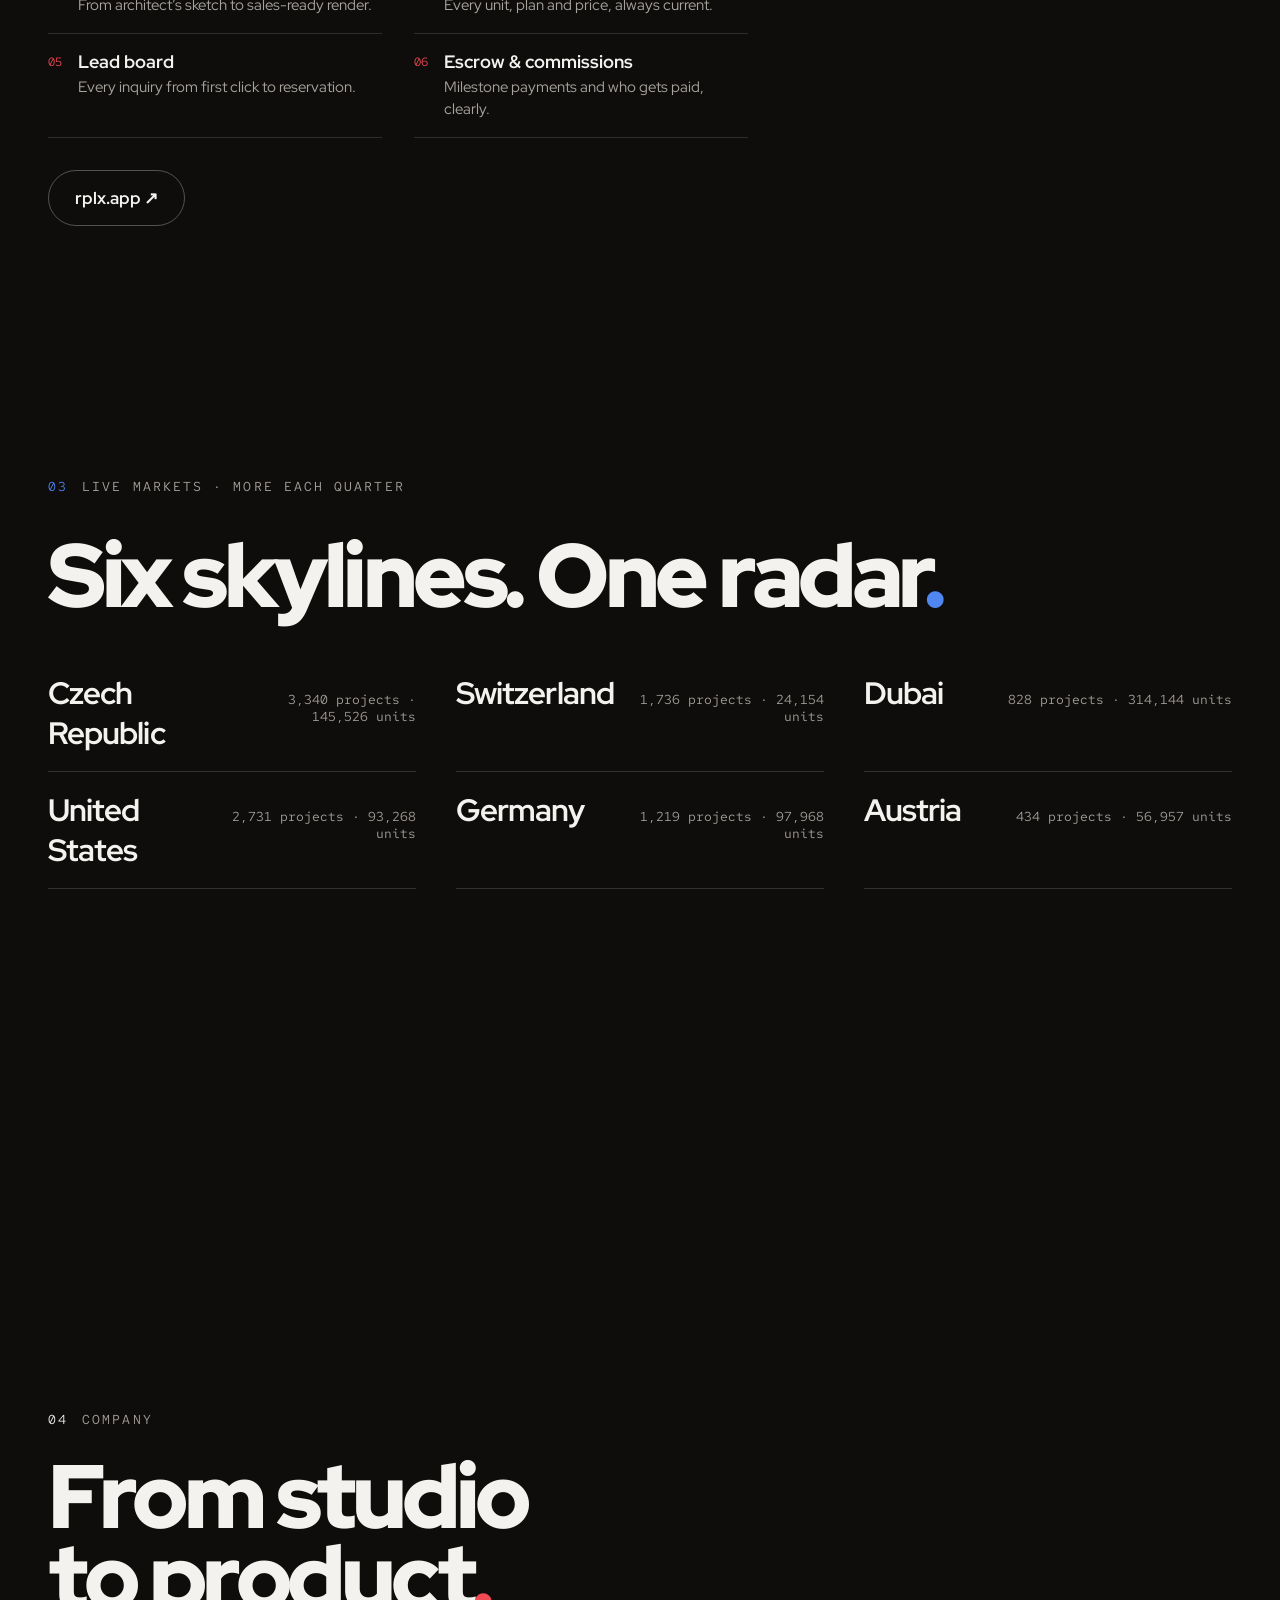
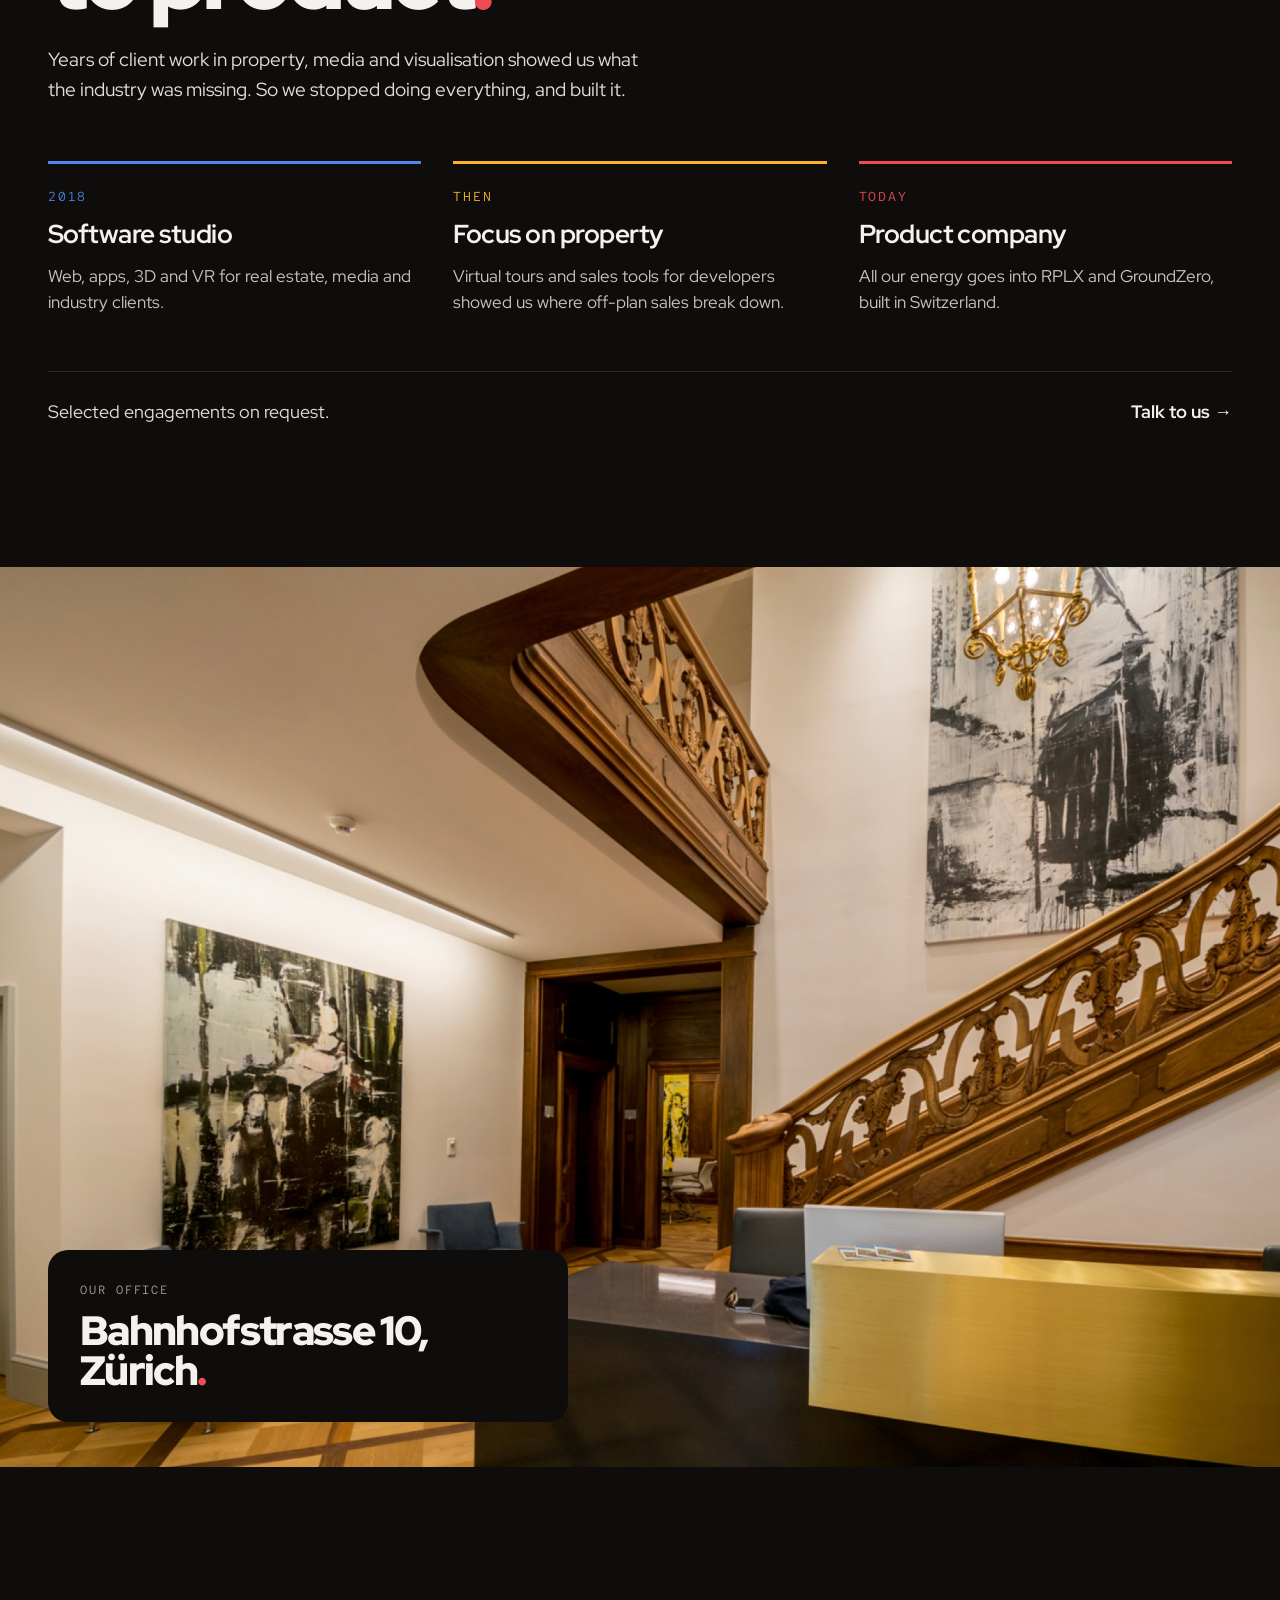
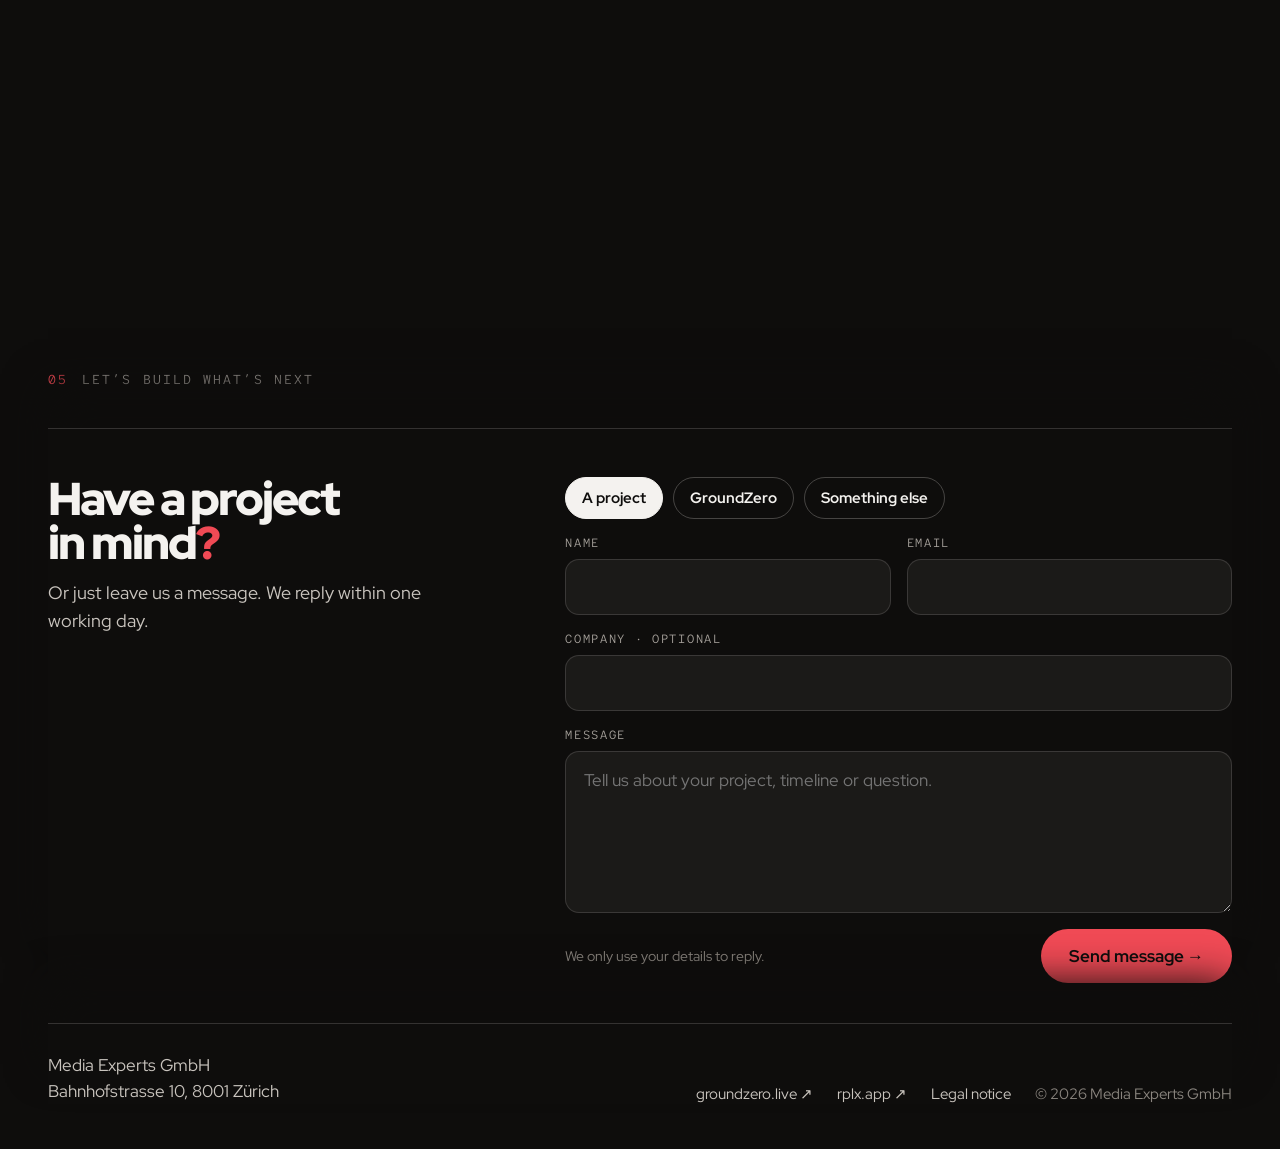
==== commit c382312c: "Remove the RPLX demo topic from the contact form Co-Authored-By: Claude Opus 5.5 <noreply@anthropic." ====
--- a/index.html
+++ b/index.html
@@ -47,7 +47,7 @@
 </style>
 <link rel="stylesheet" href="assets/me.css?v=6">
 <script src="assets/cinema-cables.js?v=2" defer></script>
-<script src="assets/app.js?v=3" defer></script>
+<script src="assets/app.js?v=4" defer></script>
 <script src="assets/gz.js?v=3" defer></script>
 </head>
 <body>
@@ -330,10 +330,9 @@
 <div aria-hidden="true" style="position:absolute;left:-9999px;width:1px;height:1px;overflow:hidden"><input name="website" tabindex="-1" autocomplete="off"></div>
 <input type="hidden" name="t" id="form-t">
 <div style="display:flex;flex-wrap:wrap;gap:10px">
-<button type="button" class="topic" data-i="0" aria-pressed="true" style="padding:10px 16px;border-radius:999px;border:1px solid #F4F2EF;background:#F4F2EF;color:#0E0D0C;font:inherit;font-weight:700;font-size:15px;cursor:pointer">RPLX demo</button>
+<button type="button" class="topic" data-i="0" aria-pressed="true" style="padding:10px 16px;border-radius:999px;border:1px solid #F4F2EF;background:#F4F2EF;color:#0E0D0C;font:inherit;font-weight:700;font-size:15px;cursor:pointer">A project</button>
 <button type="button" class="topic" data-i="1" aria-pressed="false" style="padding:10px 16px;border-radius:999px;border:1px solid rgba(244,242,239,.24);background:transparent;color:#F4F2EF;font:inherit;font-weight:700;font-size:15px;cursor:pointer">GroundZero</button>
-<button type="button" class="topic" data-i="2" aria-pressed="false" style="padding:10px 16px;border-radius:999px;border:1px solid rgba(244,242,239,.24);background:transparent;color:#F4F2EF;font:inherit;font-weight:700;font-size:15px;cursor:pointer">A project</button>
-<button type="button" class="topic" data-i="3" aria-pressed="false" style="padding:10px 16px;border-radius:999px;border:1px solid rgba(244,242,239,.24);background:transparent;color:#F4F2EF;font:inherit;font-weight:700;font-size:15px;cursor:pointer">Something else</button>
+<button type="button" class="topic" data-i="2" aria-pressed="false" style="padding:10px 16px;border-radius:999px;border:1px solid rgba(244,242,239,.24);background:transparent;color:#F4F2EF;font:inherit;font-weight:700;font-size:15px;cursor:pointer">Something else</button>
 </div>
 <div style="display:grid;grid-template-columns:repeat(auto-fit,minmax(220px,1fr));gap:16px">
 <label style="display:flex;flex-direction:column;gap:8px"><span style="font-family:'Red Hat Mono',monospace;font-size:12px;letter-spacing:.14em;color:#A8A39D">NAME</span><input name="name" required="" autocomplete="name" style="background:#1B1A18;border:1px solid rgba(244,242,239,.14);border-radius:14px;padding:16px 18px;color:#F4F2EF;font:inherit;font-size:17px;outline:none" class="x21"></label>
